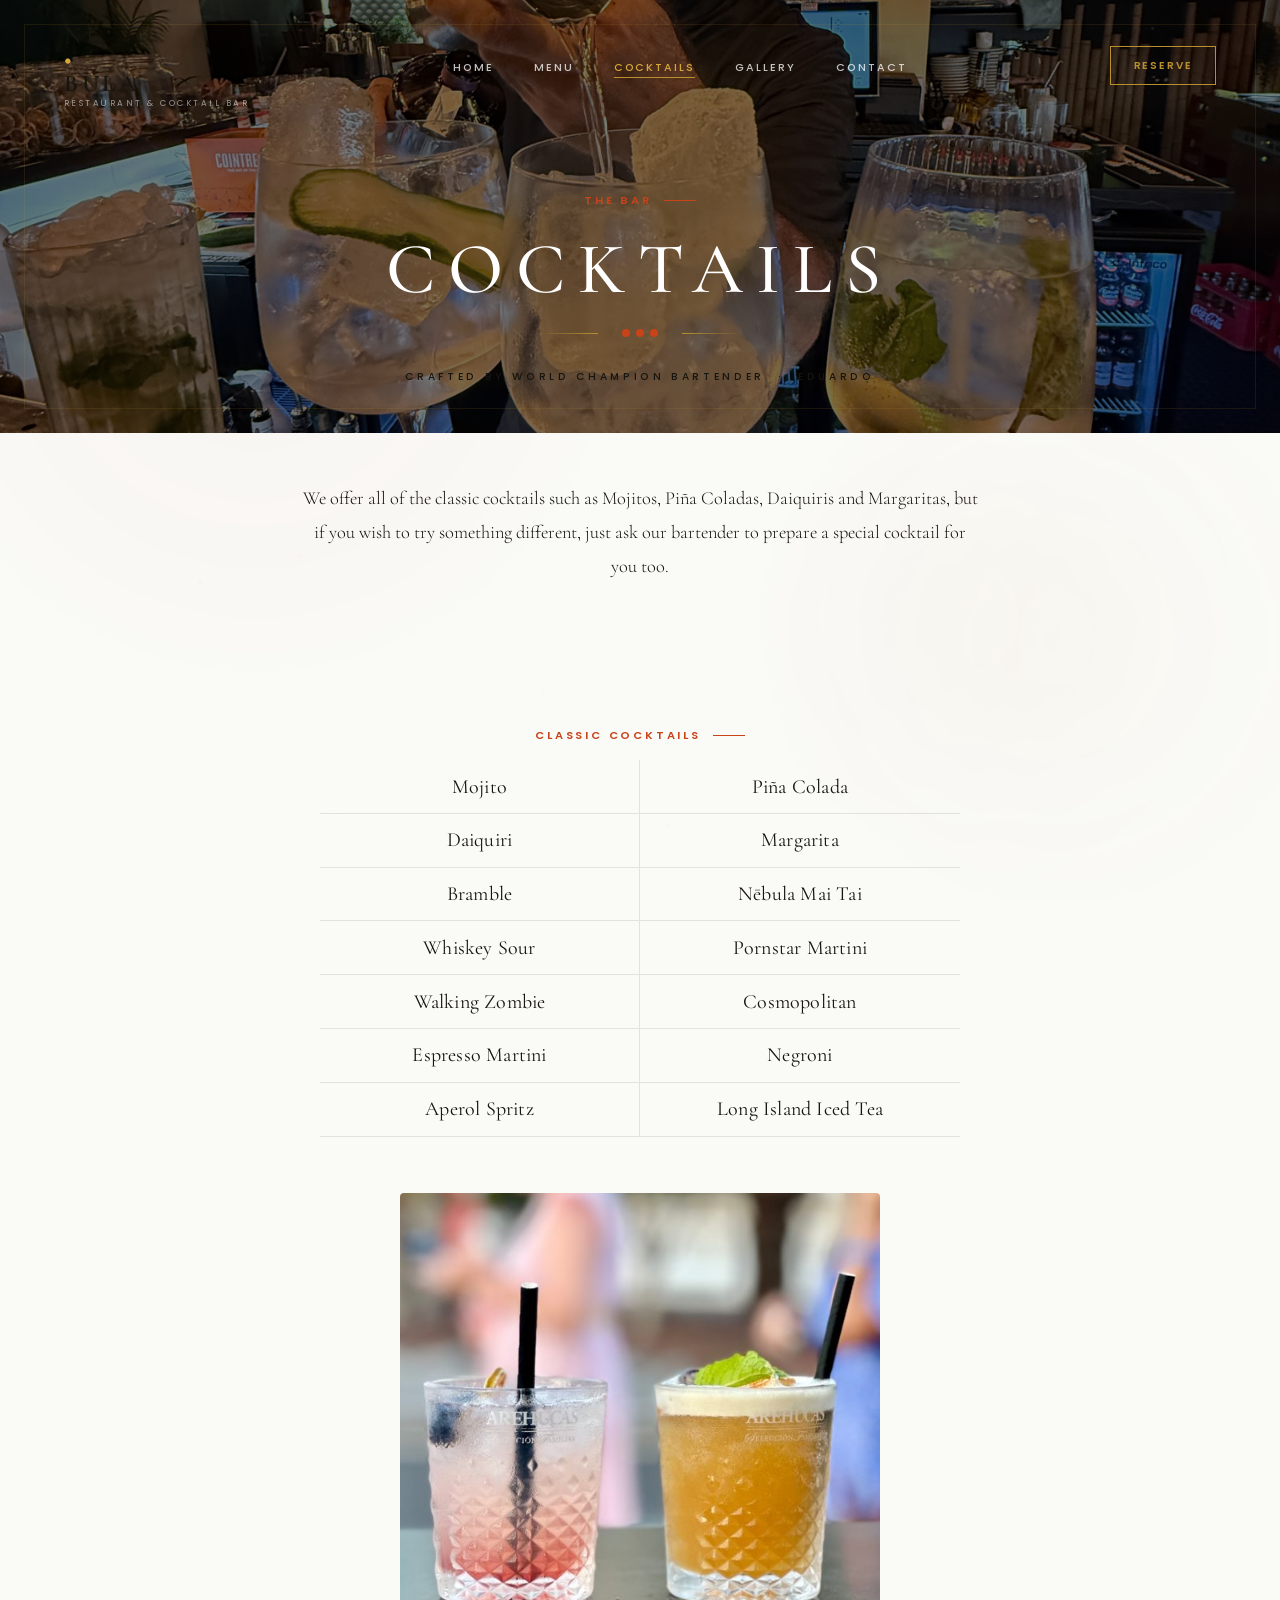
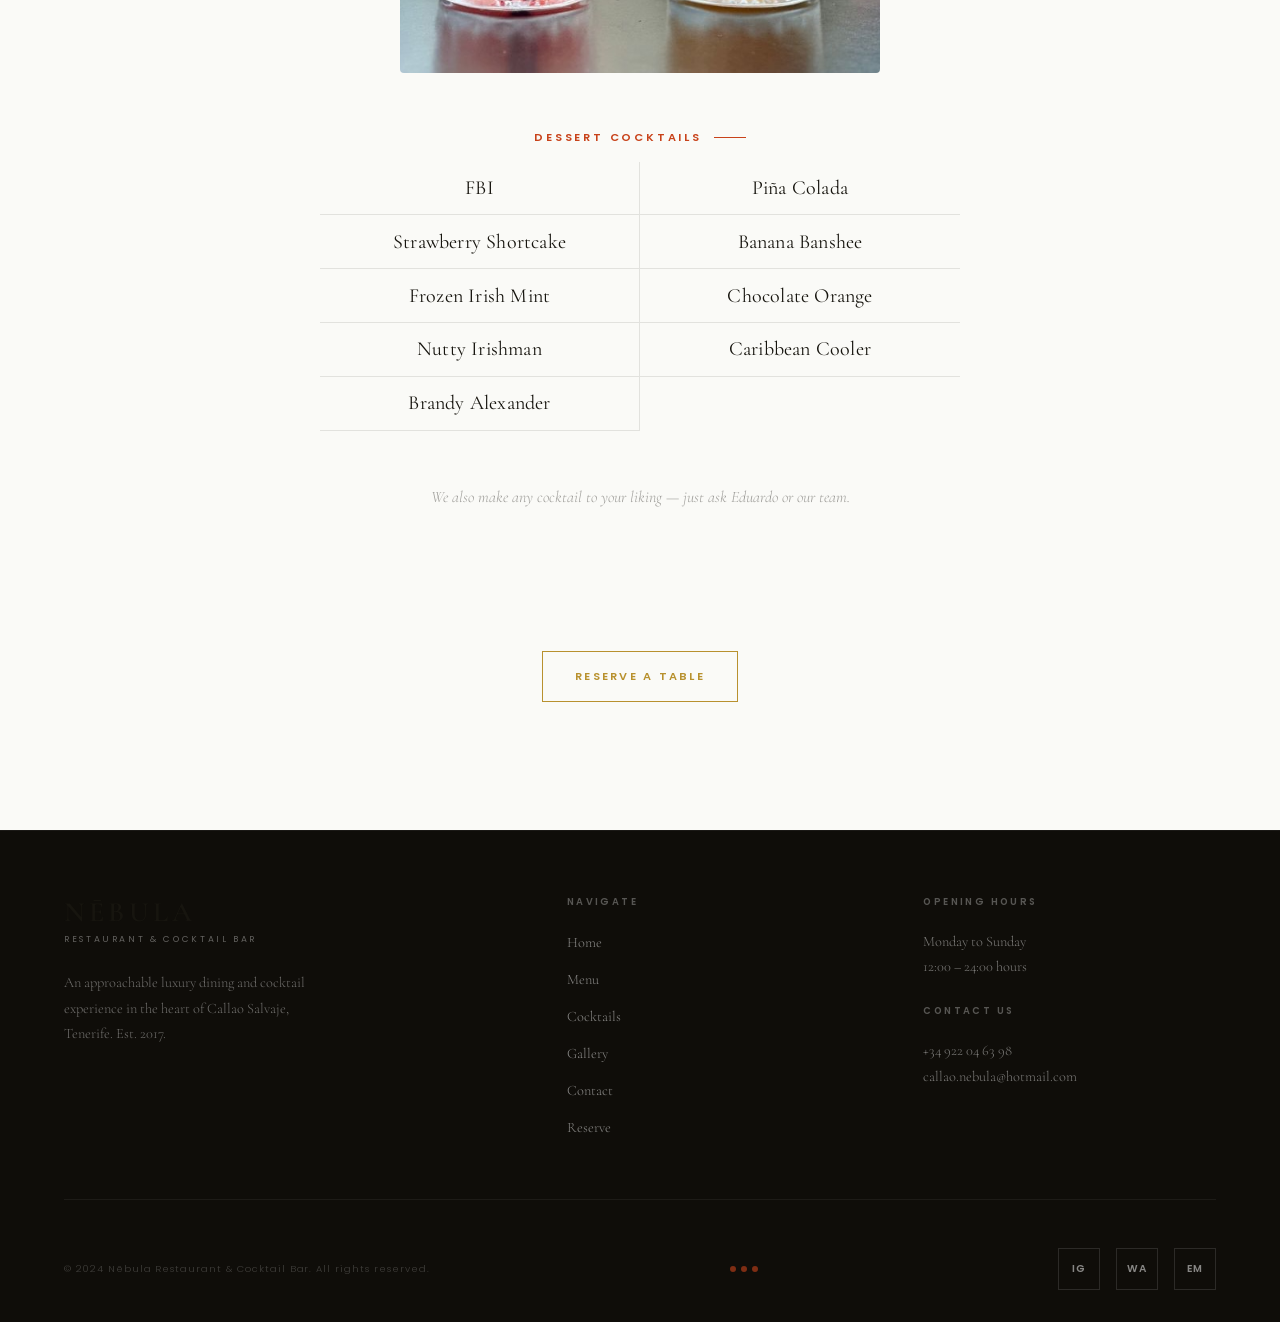
==== cocktails.html @ 15c6be8e "Initial commit — Nēbula Restaurant & Cocktail Bar website Three-page static site: home, menu, and co" ====
<!DOCTYPE html>
<html lang="en">
<head>
  <meta charset="UTF-8" />
  <meta name="viewport" content="width=device-width, initial-scale=1.0" />
  <title>Cocktails — Nēbula Restaurant & Cocktail Bar</title>
  <meta name="description" content="Explore the full cocktail menu at Nēbula in Callao Salvaje, Tenerife — signature cocktails and dessert cocktails crafted by World Champion Bartender Eduardo." />
  <link rel="stylesheet" href="styles.css" />
  <link rel="preconnect" href="https://fonts.googleapis.com" />
  <link rel="preconnect" href="https://fonts.gstatic.com" crossorigin />
</head>
<body class="page-cocktails">

  <!-- Animated liquid background -->
  <div class="cocktail-liquid-bg">
    <div class="cocktail-liquid-blob blob-1"></div>
    <div class="cocktail-liquid-blob blob-2"></div>
    <div class="cocktail-liquid-blob blob-3"></div>
  </div>

  <!-- Particle canvas -->
  <canvas id="particle-canvas"></canvas>

  <!-- ===================== NAVIGATION ===================== -->
  <nav id="nav" class="subpage-nav scrolled">
    <div class="container nav-inner">
      <a href="index.html" class="nav-logo">
        NĒ<span style="color:var(--gold-light)">•</span>BULA
        <span class="nav-logo-sub">Restaurant &amp; Cocktail Bar</span>
      </a>
      <ul class="nav-links">
        <li><a href="index.html">Home</a></li>
        <li><a href="menu.html">Menu</a></li>
        <li><a href="cocktails.html" class="current-page">Cocktails</a></li>
        <li><a href="index.html#gallery">Gallery</a></li>
        <li><a href="index.html#contact">Contact</a></li>
      </ul>
      <a href="index.html#reservation" class="nav-reserve"><span>Reserve</span></a>
      <button class="nav-hamburger" id="hamburger" aria-label="Open menu">
        <span></span><span></span><span></span>
      </button>
    </div>
  </nav>

  <!-- Mobile Menu -->
  <div class="nav-mobile" id="mobile-menu">
    <button class="nav-close" id="nav-close">✕ Close</button>
    <div class="dots" style="margin-bottom:1rem"><span></span><span></span><span></span></div>
    <a href="index.html">Home</a>
    <a href="menu.html">Menu</a>
    <a href="cocktails.html">Cocktails</a>
    <a href="index.html#gallery">Gallery</a>
    <a href="index.html#contact">Contact</a>
    <a href="index.html#reservation" style="color:var(--gold-light)">Reserve</a>
  </div>

  <!-- ===================== COCKTAIL CONTENT ===================== -->
  <div class="cocktail-content">

    <!-- Page Header -->
    <header class="page-header" style="padding-bottom:3rem">
      <div class="page-header-bg"></div>
      <div class="page-header-border"></div>
      <div class="page-header-content container">
        <div class="section-label fade-up" style="justify-content:center;margin-bottom:1.5rem">
          <span>The Bar</span>
        </div>
        <h1 class="page-title fade-up fade-up-delay-1">COCKTAILS</h1>
        <div class="page-title-line fade-up fade-up-delay-2">
          <span class="page-title-line-rule"></span>
          <div class="dots"><span></span><span></span><span></span></div>
          <span class="page-title-line-rule right"></span>
        </div>
        <p class="page-subtitle fade-up fade-up-delay-3">
          Crafted by World Champion Bartender &nbsp;·&nbsp; Eduardo
        </p>
      </div>
    </header>

    <!-- Intro text -->
    <div class="container">
      <div class="cocktail-intro fade-up">
        <p>
          We offer all of the classic cocktails such as Mojitos, Piña Coladas, Daiquiris
          and Margaritas, but if you wish to try something different, just ask our
          bartender to prepare a special cocktail for you too.
        </p>
      </div>
    </div>

    <!-- ===================== COCKTAIL MENU LIST ===================== -->
    <section class="cocktail-list-section">
      <div class="container">

        <!-- Classic Cocktails -->
        <div class="cocktail-list-block fade-up">
          <div class="section-label" style="justify-content:center;margin-bottom:1rem"><span>Classic Cocktails</span></div>
          <ul class="cocktail-name-list">
            <li>Mojito</li>
            <li>Piña Colada</li>
            <li>Daiquiri</li>
            <li>Margarita</li>
            <li>Bramble</li>
            <li>Nēbula Mai Tai</li>
            <li>Whiskey Sour</li>
            <li>Pornstar Martini</li>
            <li>Walking Zombie</li>
            <li>Cosmopolitan</li>
            <li>Espresso Martini</li>
            <li>Negroni</li>
            <li>Aperol Spritz</li>
            <li>Long Island Iced Tea</li>
          </ul>
        </div>

        <!-- Photo row -->
        <div class="cocktail-list-photos fade-up" style="grid-template-columns:1fr;max-width:480px">
          <div class="cocktail-list-photo-frame" style="height:480px">
            <img src="brand_assets/Food_pictures/UF2xiHGw.jpeg" alt="Nēbula signature cocktails" loading="lazy" style="object-position: center 60%" />
          </div>
        </div>

        <!-- Dessert Cocktails -->
        <div class="cocktail-list-block fade-up">
          <div class="section-label" style="justify-content:center;margin-bottom:1rem"><span>Dessert Cocktails</span></div>
          <ul class="cocktail-name-list">
            <li>FBI</li>
            <li>Piña Colada</li>
            <li>Strawberry Shortcake</li>
            <li>Banana Banshee</li>
            <li>Frozen Irish Mint</li>
            <li>Chocolate Orange</li>
            <li>Nutty Irishman</li>
            <li>Caribbean Cooler</li>
            <li>Brandy Alexander</li>
          </ul>
        </div>

        <p class="dessert-footer-note" style="margin-top:3rem">
          We also make any cocktail to your liking — just ask Eduardo or our team.
        </p>

      </div>
    </section>

    <!-- CTA -->
    <div style="text-align:center;padding:4rem 0 8rem;position:relative;z-index:1">
      <a href="index.html#reservation" class="btn btn-gold"><span>Reserve a Table</span></a>
    </div>

  </div><!-- /cocktail-content -->

  <!-- ===================== FOOTER ===================== -->
  <footer style="position:relative;z-index:1">
    <div class="container">
      <div class="footer-top">
        <div class="footer-brand">
          <div class="footer-logo">NĒBULA</div>
          <div class="footer-logo-sub">Restaurant &amp; Cocktail Bar</div>
          <p>An approachable luxury dining and cocktail experience in the heart of Callao Salvaje, Tenerife. Est. 2017.</p>
        </div>
        <div class="footer-col">
          <h4>Navigate</h4>
          <ul>
            <li><a href="index.html">Home</a></li>
            <li><a href="menu.html">Menu</a></li>
            <li><a href="cocktails.html">Cocktails</a></li>
            <li><a href="index.html#gallery">Gallery</a></li>
            <li><a href="index.html#contact">Contact</a></li>
            <li><a href="index.html#reservation">Reserve</a></li>
          </ul>
        </div>
        <div class="footer-col">
          <h4>Opening Hours</h4>
          <p>Monday to Sunday<br>12:00 – 24:00 hours</p>
          <h4 style="margin-top:1.5rem">Contact Us</h4>
          <p>
            <a href="tel:+34922046398" style="color:rgba(255,255,255,0.45)">+34 922 04 63 98</a><br>
            <a href="mailto:callao.nebula@hotmail.com" style="color:rgba(255,255,255,0.45)">callao.nebula@hotmail.com</a>
          </p>
        </div>
      </div>
      <div class="footer-bottom">
        <p>&copy; 2024 Nēbula Restaurant &amp; Cocktail Bar. All rights reserved.</p>
        <div class="footer-dots"><span></span><span></span><span></span></div>
        <div class="contact-social" style="margin-top:0">
          <a href="https://www.instagram.com/nebula_callao_salvaje" target="_blank" rel="noopener" class="social-link" aria-label="Instagram">IG</a>
          <a href="https://wa.me/34922046398" target="_blank" rel="noopener" class="social-link" aria-label="WhatsApp">WA</a>
          <a href="mailto:callao.nebula@hotmail.com" class="social-link" aria-label="Email">EM</a>
        </div>
      </div>
    </div>
  </footer>

  <script src="script.js"></script>
  <script>
  document.addEventListener('DOMContentLoaded', () => {

    // ── Particle system ──
    const canvas = document.getElementById('particle-canvas');
    const ctx = canvas.getContext('2d');
    let particles = [];

    function resize() {
      canvas.width  = window.innerWidth;
      canvas.height = window.innerHeight;
    }
    resize();
    window.addEventListener('resize', resize, { passive: true });

    function makeParticle() {
      const isGold = Math.random() > 0.65;
      return {
        x:       Math.random() * canvas.width,
        y:       canvas.height + Math.random() * 80,
        r:       Math.random() * 1.8 + 0.3,
        speed:   Math.random() * 0.4 + 0.15,
        opacity: Math.random() * 0.25 + 0.04,
        color:   isGold ? '#D4A83A' : '#FFFFFF',
        drift:   (Math.random() - 0.5) * 0.25,
        life:    1
      };
    }

    for (let i = 0; i < 70; i++) {
      const p = makeParticle();
      p.y = Math.random() * canvas.height; // spread on init
      particles.push(p);
    }

    function animateParticles() {
      ctx.clearRect(0, 0, canvas.width, canvas.height);
      particles.forEach((p, i) => {
        p.y     -= p.speed;
        p.x     += p.drift;
        const fade = p.y / canvas.height;
        ctx.beginPath();
        ctx.arc(p.x, p.y, p.r, 0, Math.PI * 2);
        ctx.fillStyle = p.color;
        ctx.globalAlpha = p.opacity * fade;
        ctx.fill();
        ctx.globalAlpha = 1;
        if (p.y < -5) particles[i] = makeParticle();
      });
      requestAnimationFrame(animateParticles);
    }
    animateParticles();

    // ── 3D tilt on signature cards ──
    document.querySelectorAll('.sig-card').forEach(card => {
      const shine = card.querySelector('.sig-card-shine');

      card.addEventListener('mousemove', e => {
        const rect = card.getBoundingClientRect();
        const x = e.clientX - rect.left;
        const y = e.clientY - rect.top;
        const cx = rect.width  / 2;
        const cy = rect.height / 2;
        const rotX = -((y - cy) / cy) * 5;
        const rotY =  ((x - cx) / cx) * 5;

        card.style.transform = `perspective(1200px) rotateX(${rotX}deg) rotateY(${rotY}deg) scale(1.01)`;

        if (shine) {
          const sx = (x / rect.width)  * 100;
          const sy = (y / rect.height) * 100;
          shine.style.background =
            `radial-gradient(circle at ${sx}% ${sy}%, rgba(255,255,255,0.07) 0%, transparent 55%)`;
        }
      });

      card.addEventListener('mouseleave', () => {
        card.style.transform = 'perspective(1200px) rotateX(0) rotateY(0) scale(1)';
        if (shine) shine.style.background = 'transparent';
      });
    });

    // ── Scroll reveal for sig cards ──
    const sigObserver = new IntersectionObserver(entries => {
      entries.forEach(entry => {
        if (entry.isIntersecting) entry.target.classList.add('revealed');
      });
    }, { threshold: 0.15 });

    document.querySelectorAll('.sig-card').forEach(c => sigObserver.observe(c));

    // ── Stagger reveal for dessert cards ──
    const dessertObserver = new IntersectionObserver(entries => {
      entries.forEach(entry => {
        if (entry.isIntersecting) {
          const cards = entry.target.querySelectorAll('.dessert-card');
          cards.forEach((card, i) => {
            setTimeout(() => card.classList.add('visible'), i * 80);
          });
          dessertObserver.unobserve(entry.target);
        }
      });
    }, { threshold: 0.1 });

    const dessertGrid = document.querySelector('.dessert-grid');
    if (dessertGrid) dessertObserver.observe(dessertGrid);

  });
  </script>
</body>
</html>
---- styles.css ----
/* =========================================
   NEBULA – Restaurant & Cocktail Bar
   Stylesheet
   ========================================= */

/* --- Fonts --- */
@import url('https://fonts.googleapis.com/css2?family=Cormorant+Garamond:ital,wght@0,300;0,400;0,500;0,600;0,700;1,300;1,400;1,500&family=Poppins:wght@300;400;500;600&display=swap');

/* --- CSS Variables --- */
:root {
  --dark:       #17150F;
  --dark-mid:   #1e1b13;
  --dark-light: #2a2619;
  --white:      #FFFFFF;
  --cream:      #F2EDE0;
  --cream-mid:  #EDE5D0;
  --orange:     #C8421A;
  --orange-light: #D4571F;
  --gold:       #B8912E;
  --gold-light: #D4A83A;
  --text-muted: rgba(255,255,255,0.55);

  --font-serif: 'Cormorant Garamond', Georgia, serif;
  --font-sans:  'Poppins', sans-serif;

  --transition: 0.4s cubic-bezier(0.25, 0.46, 0.45, 0.94);
  --transition-fast: 0.2s ease;
}

/* --- Reset & Base --- */
*, *::before, *::after { box-sizing: border-box; margin: 0; padding: 0; }

html {
  scroll-behavior: smooth;
  font-size: 16px;
}

body {
  font-family: var(--font-sans);
  background-color: var(--dark);
  color: var(--white);
  overflow-x: hidden;
  -webkit-font-smoothing: antialiased;
}

img { display: block; max-width: 100%; }
a { text-decoration: none; color: inherit; }
ul { list-style: none; }

/* --- Utility --- */
.container {
  width: 90%;
  max-width: 1200px;
  margin: 0 auto;
}

.section-label {
  font-family: var(--font-sans);
  font-size: 0.7rem;
  font-weight: 600;
  letter-spacing: 0.25em;
  text-transform: uppercase;
  color: var(--orange);
  display: flex;
  align-items: center;
  gap: 0.75rem;
  margin-bottom: 1.25rem;
}

.section-label::before,
.section-label::after {
  content: '';
  width: 2rem;
  height: 1px;
  background: var(--orange);
  flex-shrink: 0;
}

.section-label::before { display: none; }

.section-title {
  font-family: var(--font-serif);
  font-size: clamp(2.4rem, 5vw, 3.8rem);
  font-weight: 400;
  line-height: 1.1;
  letter-spacing: 0.02em;
}

.section-title em {
  font-style: italic;
  color: var(--gold-light);
}

.divider {
  width: 3rem;
  height: 2px;
  background: linear-gradient(90deg, var(--orange), var(--gold));
  margin: 1.5rem 0;
}

.btn {
  display: inline-flex;
  align-items: center;
  gap: 0.6rem;
  font-family: var(--font-sans);
  font-size: 0.7rem;
  font-weight: 600;
  letter-spacing: 0.2em;
  text-transform: uppercase;
  padding: 1rem 2rem;
  border: 1px solid currentColor;
  cursor: pointer;
  transition: var(--transition);
  background: transparent;
  position: relative;
  overflow: hidden;
}

.btn::before {
  content: '';
  position: absolute;
  inset: 0;
  background: currentColor;
  transform: scaleX(0);
  transform-origin: left;
  transition: transform var(--transition);
  z-index: 0;
}

.btn span { position: relative; z-index: 1; }

.btn:hover::before { transform: scaleX(1); }

.btn-light {
  color: var(--white);
  border-color: var(--white);
}
.btn-light:hover { color: var(--dark); }

.btn-orange {
  color: var(--orange);
  border-color: var(--orange);
}
.btn-orange:hover { color: var(--white); }

.btn-gold {
  color: var(--gold);
  border-color: var(--gold);
}
.btn-gold:hover { color: var(--dark); }

/* --- Dots Decoration --- */
.dots {
  display: inline-flex;
  gap: 0.35rem;
  align-items: center;
}
.dots span {
  width: 8px;
  height: 8px;
  border-radius: 50%;
  background: var(--orange);
  display: inline-block;
}

/* =========================================
   NAVIGATION
   ========================================= */
#nav {
  position: fixed;
  top: 0;
  left: 0;
  right: 0;
  z-index: 1000;
  padding: 1.5rem 0;
  transition: var(--transition);
}

#nav.scrolled {
  background: rgba(23, 21, 15, 0.97);
  backdrop-filter: blur(12px);
  padding: 1rem 0;
  border-bottom: 1px solid rgba(184, 145, 46, 0.15);
}

.nav-inner {
  display: flex;
  align-items: center;
  justify-content: space-between;
  gap: 2rem;
}

.nav-logo {
  font-family: var(--font-serif);
  font-size: 1.5rem;
  font-weight: 600;
  letter-spacing: 0.15em;
  display: flex;
  flex-direction: column;
  line-height: 1;
}

.nav-logo-sub {
  font-family: var(--font-sans);
  font-size: 0.52rem;
  font-weight: 400;
  letter-spacing: 0.3em;
  text-transform: uppercase;
  color: var(--text-muted);
  margin-top: 0.2rem;
}

.nav-links {
  display: flex;
  gap: 2.5rem;
  align-items: center;
}

.nav-links a {
  font-family: var(--font-sans);
  font-size: 0.68rem;
  font-weight: 500;
  letter-spacing: 0.18em;
  text-transform: uppercase;
  color: rgba(255,255,255,0.75);
  transition: color var(--transition-fast);
  position: relative;
}

.nav-links a::after {
  content: '';
  position: absolute;
  bottom: -3px;
  left: 0;
  width: 0;
  height: 1px;
  background: var(--gold);
  transition: width var(--transition);
}

.nav-links a:hover,
.nav-links a.active { color: var(--white); }
.nav-links a:hover::after { width: 100%; }

.nav-reserve {
  font-family: var(--font-sans);
  font-size: 0.65rem;
  font-weight: 600;
  letter-spacing: 0.18em;
  text-transform: uppercase;
  padding: 0.65rem 1.4rem;
  border: 1px solid var(--gold);
  color: var(--gold);
  transition: var(--transition);
  background: transparent;
  position: relative;
  overflow: hidden;
}

.nav-reserve::before {
  content: '';
  position: absolute;
  inset: 0;
  background: var(--gold);
  transform: scaleX(0);
  transform-origin: left;
  transition: transform var(--transition);
}

.nav-reserve span { position: relative; z-index: 1; }
.nav-reserve:hover { color: var(--dark); }
.nav-reserve:hover::before { transform: scaleX(1); }

/* Hamburger */
.nav-hamburger {
  display: none;
  flex-direction: column;
  gap: 5px;
  cursor: pointer;
  padding: 4px;
  background: none;
  border: none;
}
.nav-hamburger span {
  display: block;
  width: 24px;
  height: 1.5px;
  background: var(--white);
  transition: var(--transition);
}

/* Mobile Menu */
.nav-mobile {
  display: none;
  position: fixed;
  inset: 0;
  background: var(--dark);
  z-index: 999;
  flex-direction: column;
  align-items: center;
  justify-content: center;
  gap: 2.5rem;
  opacity: 0;
  pointer-events: none;
  transition: opacity var(--transition);
}

.nav-mobile.open {
  display: flex;
  opacity: 1;
  pointer-events: all;
}

.nav-mobile a {
  font-family: var(--font-serif);
  font-size: 2.5rem;
  font-weight: 400;
  letter-spacing: 0.1em;
  color: var(--white);
  transition: color var(--transition-fast);
}
.nav-mobile a:hover { color: var(--gold-light); }

.nav-close {
  position: absolute;
  top: 1.5rem;
  right: 1.5rem;
  background: none;
  border: none;
  color: var(--white);
  font-size: 1.5rem;
  cursor: pointer;
  font-family: var(--font-sans);
  font-weight: 300;
}

/* =========================================
   HERO
   ========================================= */
#hero {
  min-height: 100vh;
  display: flex;
  flex-direction: column;
  align-items: center;
  justify-content: center;
  position: relative;
  overflow: hidden;
  text-align: center;
}

.hero-bg {
  position: absolute;
  inset: 0;
  background:
    radial-gradient(ellipse 80% 60% at 50% 40%, rgba(200, 66, 26, 0.08) 0%, transparent 60%),
    radial-gradient(ellipse 60% 80% at 80% 70%, rgba(184, 145, 46, 0.06) 0%, transparent 55%),
    radial-gradient(ellipse 50% 50% at 20% 30%, rgba(200, 66, 26, 0.05) 0%, transparent 50%),
    linear-gradient(160deg, #1e1b13 0%, #17150F 40%, #100e0a 100%);
}

/* Star field effect */
.hero-bg::before {
  content: '';
  position: absolute;
  inset: 0;
  background-image:
    radial-gradient(1px 1px at 15% 25%, rgba(255,255,255,0.4) 0%, transparent 100%),
    radial-gradient(1px 1px at 35% 15%, rgba(255,255,255,0.3) 0%, transparent 100%),
    radial-gradient(1.5px 1.5px at 55% 40%, rgba(255,255,255,0.25) 0%, transparent 100%),
    radial-gradient(1px 1px at 75% 20%, rgba(255,255,255,0.35) 0%, transparent 100%),
    radial-gradient(1px 1px at 85% 60%, rgba(255,255,255,0.2) 0%, transparent 100%),
    radial-gradient(1px 1px at 25% 70%, rgba(255,255,255,0.3) 0%, transparent 100%),
    radial-gradient(1.5px 1.5px at 65% 75%, rgba(255,255,255,0.2) 0%, transparent 100%),
    radial-gradient(1px 1px at 45% 85%, rgba(255,255,255,0.25) 0%, transparent 100%),
    radial-gradient(1px 1px at 90% 35%, rgba(255,255,255,0.3) 0%, transparent 100%),
    radial-gradient(1px 1px at 10% 55%, rgba(255,255,255,0.2) 0%, transparent 100%),
    radial-gradient(1px 1px at 60% 10%, rgba(184,145,46,0.4) 0%, transparent 100%),
    radial-gradient(1px 1px at 30% 45%, rgba(200,66,26,0.3) 0%, transparent 100%),
    radial-gradient(1px 1px at 80% 85%, rgba(184,145,46,0.25) 0%, transparent 100%);
}

.hero-border {
  position: absolute;
  inset: 1.5rem;
  border: 1px solid rgba(184, 145, 46, 0.2);
  pointer-events: none;
}

.hero-content {
  position: relative;
  z-index: 1;
  display: flex;
  flex-direction: column;
  align-items: center;
  gap: 2rem;
  padding: 2rem;
}

.hero-dots-row {
  display: flex;
  align-items: center;
  gap: 1.5rem;
  width: 100%;
  justify-content: center;
}

.hero-name {
  font-family: var(--font-serif);
  font-size: clamp(5rem, 15vw, 12rem);
  font-weight: 500;
  letter-spacing: 0.12em;
  line-height: 0.9;
  text-transform: uppercase;
}

.hero-name-macron {
  position: relative;
  display: inline-block;
}

.hero-tagline {
  font-family: var(--font-sans);
  font-size: 0.75rem;
  font-weight: 400;
  letter-spacing: 0.4em;
  text-transform: uppercase;
  color: rgba(255,255,255,0.7);
  margin-top: -0.5rem;
}

.hero-divider {
  width: 80px;
  height: 1px;
  background: linear-gradient(90deg, transparent, var(--gold), transparent);
}

.hero-subtitle {
  font-family: var(--font-sans);
  font-size: 0.65rem;
  font-weight: 500;
  letter-spacing: 0.35em;
  text-transform: uppercase;
  color: rgba(255,255,255,0.5);
}

.hero-cta {
  display: flex;
  gap: 1.25rem;
  margin-top: 1rem;
  flex-wrap: wrap;
  justify-content: center;
}

.hero-scroll {
  position: absolute;
  bottom: 2.5rem;
  left: 50%;
  transform: translateX(-50%);
  display: flex;
  flex-direction: column;
  align-items: center;
  gap: 0.6rem;
  z-index: 1;
  animation: scrollBounce 2s ease-in-out infinite;
}

.hero-scroll span {
  font-family: var(--font-sans);
  font-size: 0.6rem;
  letter-spacing: 0.25em;
  text-transform: uppercase;
  color: rgba(255,255,255,0.4);
}

.hero-scroll-line {
  width: 1px;
  height: 50px;
  background: linear-gradient(to bottom, rgba(184,145,46,0.6), transparent);
}

@keyframes scrollBounce {
  0%, 100% { transform: translateX(-50%) translateY(0); }
  50% { transform: translateX(-50%) translateY(6px); }
}

/* =========================================
   ANNOUNCEMENT BAR
   ========================================= */
.announce-bar {
  background: var(--dark-light);
  border-top: 1px solid rgba(184, 145, 46, 0.15);
  border-bottom: 1px solid rgba(184, 145, 46, 0.15);
  padding: 0.9rem 0;
  overflow: hidden;
}

.announce-inner {
  display: flex;
  gap: 4rem;
  white-space: nowrap;
  animation: marquee 25s linear infinite;
}

.announce-item {
  display: flex;
  align-items: center;
  gap: 0.75rem;
  font-family: var(--font-sans);
  font-size: 0.65rem;
  font-weight: 500;
  letter-spacing: 0.2em;
  text-transform: uppercase;
  color: rgba(255,255,255,0.6);
  flex-shrink: 0;
}

.announce-item .dot {
  width: 5px;
  height: 5px;
  border-radius: 50%;
  background: var(--orange);
  flex-shrink: 0;
}

@keyframes marquee {
  from { transform: translateX(0); }
  to   { transform: translateX(-50%); }
}

/* =========================================
   ABOUT
   ========================================= */
#about {
  padding: 8rem 0;
}

.about-grid {
  display: grid;
  grid-template-columns: 1fr 1fr;
  gap: 6rem;
  align-items: center;
}

.about-visual {
  position: relative;
}

.about-img-frame {
  position: relative;
  padding-bottom: 125%;
  overflow: hidden;
}

.about-img-inner {
  position: absolute;
  inset: 0;
  background: linear-gradient(135deg, #2a2619 0%, #1a1810 50%, #0e0d09 100%);
  display: flex;
  align-items: center;
  justify-content: center;
}

.about-img-placeholder {
  text-align: center;
  padding: 2rem;
}

.about-img-placeholder .big-letter {
  font-family: var(--font-serif);
  font-size: 10rem;
  font-weight: 300;
  color: rgba(184, 145, 46, 0.15);
  line-height: 1;
}

.about-img-placeholder p {
  font-family: var(--font-sans);
  font-size: 0.6rem;
  letter-spacing: 0.2em;
  text-transform: uppercase;
  color: rgba(255,255,255,0.2);
  margin-top: 0.5rem;
}

.about-frame-border {
  position: absolute;
  top: 1.5rem;
  left: 1.5rem;
  right: -1.5rem;
  bottom: -1.5rem;
  border: 1px solid rgba(184, 145, 46, 0.2);
  pointer-events: none;
  z-index: -1;
}

.about-badge {
  position: absolute;
  bottom: -2rem;
  right: -2rem;
  width: 120px;
  height: 120px;
  background: var(--orange);
  border-radius: 50%;
  display: flex;
  flex-direction: column;
  align-items: center;
  justify-content: center;
  text-align: center;
  padding: 1rem;
}

.about-badge .year {
  font-family: var(--font-serif);
  font-size: 1.6rem;
  font-weight: 600;
  line-height: 1;
}

.about-badge .year-label {
  font-family: var(--font-sans);
  font-size: 0.5rem;
  letter-spacing: 0.15em;
  text-transform: uppercase;
  margin-top: 0.2rem;
  opacity: 0.85;
}

.about-text p {
  font-family: var(--font-serif);
  font-size: 1.15rem;
  font-weight: 300;
  line-height: 1.85;
  color: rgba(255,255,255,0.75);
  margin-bottom: 1.25rem;
}

.about-stats {
  display: grid;
  grid-template-columns: 1fr 1fr;
  gap: 1.5rem;
  margin-top: 3rem;
  padding-top: 3rem;
  border-top: 1px solid rgba(255,255,255,0.08);
}

.about-stat .num {
  font-family: var(--font-serif);
  font-size: 3rem;
  font-weight: 400;
  color: var(--gold-light);
  line-height: 1;
}

.about-stat .label {
  font-family: var(--font-sans);
  font-size: 0.65rem;
  font-weight: 500;
  letter-spacing: 0.18em;
  text-transform: uppercase;
  color: rgba(255,255,255,0.45);
  margin-top: 0.4rem;
}

/* =========================================
   MENU PREVIEW
   ========================================= */
#menu {
  padding: 8rem 0;
  background: var(--dark-light);
  position: relative;
}

#menu::before {
  content: '';
  position: absolute;
  top: 0; left: 0; right: 0;
  height: 1px;
  background: linear-gradient(90deg, transparent, rgba(184,145,46,0.3), transparent);
}

#menu::after {
  content: '';
  position: absolute;
  bottom: 0; left: 0; right: 0;
  height: 1px;
  background: linear-gradient(90deg, transparent, rgba(184,145,46,0.3), transparent);
}

.menu-header {
  text-align: center;
  margin-bottom: 5rem;
}

.menu-header .section-label { justify-content: center; }
.menu-header .section-label::before { display: flex; }

.menu-tabs {
  display: flex;
  gap: 0;
  justify-content: center;
  margin-bottom: 4rem;
  border: 1px solid rgba(255,255,255,0.1);
  display: inline-flex;
}

.menu-tab {
  font-family: var(--font-sans);
  font-size: 0.65rem;
  font-weight: 600;
  letter-spacing: 0.2em;
  text-transform: uppercase;
  padding: 0.85rem 2rem;
  cursor: pointer;
  transition: var(--transition);
  color: rgba(255,255,255,0.5);
  background: transparent;
  border: none;
  position: relative;
}

.menu-tab::after {
  content: '';
  position: absolute;
  bottom: 0; left: 0; right: 0;
  height: 2px;
  background: var(--gold);
  transform: scaleX(0);
  transition: transform var(--transition);
}

.menu-tab.active {
  color: var(--white);
  background: rgba(255,255,255,0.04);
}

.menu-tab.active::after { transform: scaleX(1); }
.menu-tab:hover { color: var(--white); }

.menu-panel { display: none; }
.menu-panel.active { display: block; }

.menu-grid {
  display: grid;
  grid-template-columns: 1fr 1fr;
  gap: 0;
}

.menu-column { padding: 0 3rem; }
.menu-column:first-child {
  border-right: 1px solid rgba(255,255,255,0.07);
  padding-left: 0;
}
.menu-column:last-child { padding-right: 0; }

.menu-section-title {
  font-family: var(--font-serif);
  font-size: 0.75rem;
  font-weight: 400;
  letter-spacing: 0.25em;
  text-transform: uppercase;
  color: var(--gold);
  margin-bottom: 1.5rem;
  padding-bottom: 0.75rem;
  border-bottom: 1px solid rgba(184,145,46,0.2);
}

.menu-item {
  display: flex;
  justify-content: space-between;
  align-items: baseline;
  gap: 1rem;
  padding: 1rem 0;
  border-bottom: 1px solid rgba(255,255,255,0.05);
}

.menu-item:last-child { border-bottom: none; }

.menu-item-info { flex: 1; }

.menu-item-name {
  font-family: var(--font-serif);
  font-size: 1.05rem;
  font-weight: 500;
  margin-bottom: 0.2rem;
}

.menu-item-desc {
  font-family: var(--font-sans);
  font-size: 0.65rem;
  font-weight: 300;
  color: rgba(255,255,255,0.45);
  letter-spacing: 0.03em;
  line-height: 1.5;
}

.menu-item-price {
  font-family: var(--font-serif);
  font-size: 1rem;
  font-weight: 400;
  color: var(--gold-light);
  white-space: nowrap;
}

.menu-dots {
  flex: 1;
  border-bottom: 1px dotted rgba(255,255,255,0.12);
  margin: 0 0.5rem;
  min-width: 2rem;
  position: relative;
  top: -3px;
}

.menu-cta {
  text-align: center;
  margin-top: 4rem;
}

/* =========================================
   COCKTAILS FEATURE
   ========================================= */
#cocktails {
  padding: 8rem 0;
  position: relative;
  overflow: hidden;
}

.cocktails-bg-glow {
  position: absolute;
  top: 50%;
  left: 50%;
  transform: translate(-50%, -50%);
  width: 60vw;
  height: 60vw;
  border-radius: 50%;
  background: radial-gradient(circle, rgba(200, 66, 26, 0.07) 0%, transparent 70%);
  pointer-events: none;
}

.cocktails-header {
  display: grid;
  grid-template-columns: 1fr auto;
  align-items: end;
  gap: 2rem;
  margin-bottom: 4rem;
}

.cocktails-cards {
  display: grid;
  grid-template-columns: repeat(3, 1fr);
  gap: 1.5px;
}

.cocktail-card {
  position: relative;
  overflow: hidden;
  cursor: pointer;
}

.cocktail-card-inner {
  padding-bottom: 130%;
  position: relative;
}

.cocktail-card-bg {
  position: absolute;
  inset: 0;
  background: var(--dark-light);
  display: flex;
  align-items: flex-end;
  transition: transform 0.6s cubic-bezier(0.25, 0.46, 0.45, 0.94);
}

.cocktail-card:hover .cocktail-card-bg { transform: scale(1.03); }

.cocktail-card-visual {
  position: absolute;
  inset: 0;
  display: flex;
  flex-direction: column;
  align-items: center;
  justify-content: center;
  gap: 1rem;
}

.cocktail-glass-icon {
  font-size: 4rem;
  opacity: 0.15;
}

.cocktail-card-content {
  position: absolute;
  bottom: 0;
  left: 0;
  right: 0;
  padding: 2rem 1.5rem;
  background: linear-gradient(to top, rgba(23,21,15,0.95) 0%, transparent 100%);
  transform: translateY(0.5rem);
  transition: transform var(--transition);
}

.cocktail-card:hover .cocktail-card-content { transform: translateY(0); }

.cocktail-card-name {
  font-family: var(--font-serif);
  font-size: 1.3rem;
  font-weight: 500;
  margin-bottom: 0.35rem;
}

.cocktail-card-base {
  font-family: var(--font-sans);
  font-size: 0.6rem;
  font-weight: 400;
  letter-spacing: 0.15em;
  text-transform: uppercase;
  color: var(--orange);
  margin-bottom: 0.5rem;
}

.cocktail-card-desc {
  font-family: var(--font-sans);
  font-size: 0.7rem;
  font-weight: 300;
  color: rgba(255,255,255,0.55);
  line-height: 1.55;
  max-height: 0;
  overflow: hidden;
  transition: max-height 0.4s ease;
}

.cocktail-card:hover .cocktail-card-desc { max-height: 80px; }

.cocktail-card-price {
  font-family: var(--font-serif);
  font-size: 1rem;
  color: var(--gold-light);
  margin-top: 0.75rem;
}

/* Gradient backgrounds for cocktail cards */
.cocktail-card:nth-child(1) .cocktail-card-visual {
  background: linear-gradient(145deg, #2a1510 0%, #1a0e0a 100%);
}
.cocktail-card:nth-child(2) .cocktail-card-visual {
  background: linear-gradient(145deg, #101a1a 0%, #0a1212 100%);
}
.cocktail-card:nth-child(3) .cocktail-card-visual {
  background: linear-gradient(145deg, #1a1510 0%, #120f08 100%);
}

/* =========================================
   BARTENDER SPOTLIGHT
   ========================================= */
#bartender {
  padding: 8rem 0;
  background: linear-gradient(135deg, #17150F 0%, #1e1a10 50%, #17150F 100%);
  position: relative;
  overflow: hidden;
}

#bartender::before {
  content: '';
  position: absolute;
  top: -30%;
  right: -10%;
  width: 50vw;
  height: 80vh;
  background: radial-gradient(ellipse, rgba(184, 145, 46, 0.06) 0%, transparent 65%);
}

.bartender-grid {
  display: grid;
  grid-template-columns: 1fr 1fr;
  gap: 6rem;
  align-items: center;
}

.bartender-text .section-title {
  margin-bottom: 1.5rem;
}

.bartender-text p {
  font-family: var(--font-serif);
  font-size: 1.1rem;
  font-weight: 300;
  line-height: 1.85;
  color: rgba(255,255,255,0.7);
  margin-bottom: 1rem;
}

.bartender-award {
  display: flex;
  align-items: center;
  gap: 1.5rem;
  margin-top: 2.5rem;
  padding: 1.5rem;
  border: 1px solid rgba(184,145,46,0.2);
  background: rgba(184,145,46,0.04);
}

.award-icon {
  font-size: 2.5rem;
  flex-shrink: 0;
}

.award-text .award-title {
  font-family: var(--font-serif);
  font-size: 1rem;
  font-weight: 500;
  color: var(--gold-light);
}

.award-text .award-desc {
  font-family: var(--font-sans);
  font-size: 0.65rem;
  font-weight: 300;
  letter-spacing: 0.05em;
  color: rgba(255,255,255,0.5);
  margin-top: 0.25rem;
}

.bartender-visual {
  position: relative;
}

.bartender-img-frame {
  padding-bottom: 120%;
  position: relative;
}

.bartender-img-inner {
  position: absolute;
  inset: 0;
  background: linear-gradient(160deg, #2a2010 0%, #17150F 100%);
  display: flex;
  align-items: center;
  justify-content: center;
}

.bartender-placeholder {
  text-align: center;
  padding: 2rem;
}

.bartender-placeholder .silhouette {
  font-size: 8rem;
  opacity: 0.12;
  line-height: 1;
}

.bartender-placeholder p {
  font-family: var(--font-sans);
  font-size: 0.6rem;
  letter-spacing: 0.2em;
  text-transform: uppercase;
  color: rgba(255,255,255,0.15);
  margin-top: 0.5rem;
}

.bartender-frame-accent {
  position: absolute;
  top: 1.5rem;
  right: -1.5rem;
  bottom: -1.5rem;
  left: 1.5rem;
  border: 1px solid rgba(184, 145, 46, 0.15);
  z-index: -1;
}

/* =========================================
   EXPERIENCE / INFO STRIP
   ========================================= */
#experience {
  padding: 5rem 0;
  background: var(--dark-mid);
  border-top: 1px solid rgba(184,145,46,0.1);
  border-bottom: 1px solid rgba(184,145,46,0.1);
}

.experience-grid {
  display: grid;
  grid-template-columns: repeat(4, 1fr);
  gap: 0;
}

.experience-item {
  padding: 2rem;
  text-align: center;
  border-right: 1px solid rgba(255,255,255,0.07);
  transition: background var(--transition);
}

.experience-item:last-child { border-right: none; }
.experience-item:hover { background: rgba(255,255,255,0.02); }

.experience-icon {
  font-size: 1.75rem;
  margin-bottom: 1rem;
  opacity: 0.7;
}

.experience-item h3 {
  font-family: var(--font-serif);
  font-size: 1.1rem;
  font-weight: 500;
  margin-bottom: 0.5rem;
}

.experience-item p {
  font-family: var(--font-sans);
  font-size: 0.65rem;
  font-weight: 300;
  letter-spacing: 0.05em;
  color: rgba(255,255,255,0.45);
  line-height: 1.6;
}

/* =========================================
   RESERVATION
   ========================================= */
#reservation {
  padding: 10rem 0;
  position: relative;
  overflow: hidden;
  text-align: center;
}

.reservation-bg {
  position: absolute;
  inset: 0;
  background:
    radial-gradient(ellipse 100% 80% at 50% 50%, rgba(200, 66, 26, 0.1) 0%, transparent 60%),
    linear-gradient(180deg, #17150F 0%, #1e1810 50%, #17150F 100%);
}

.reservation-border {
  position: absolute;
  inset: 3rem;
  border: 1px solid rgba(184,145,46,0.15);
  pointer-events: none;
}

.reservation-content {
  position: relative;
  z-index: 1;
}

.reservation-content .section-label { justify-content: center; }
.reservation-content .section-label::before { display: flex; }

.reservation-content .section-title {
  font-size: clamp(2.5rem, 6vw, 5rem);
  margin-bottom: 1.5rem;
}

.reservation-content p {
  font-family: var(--font-serif);
  font-size: 1.15rem;
  font-weight: 300;
  color: rgba(255,255,255,0.6);
  max-width: 500px;
  margin: 0 auto 3rem;
  line-height: 1.75;
}

.reservation-form {
  display: flex;
  gap: 1rem;
  max-width: 500px;
  margin: 0 auto;
  flex-wrap: wrap;
  justify-content: center;
}

.form-input {
  flex: 1;
  min-width: 200px;
  padding: 1rem 1.25rem;
  background: rgba(255,255,255,0.05);
  border: 1px solid rgba(255,255,255,0.1);
  color: var(--white);
  font-family: var(--font-sans);
  font-size: 0.75rem;
  letter-spacing: 0.05em;
  outline: none;
  transition: border-color var(--transition-fast);
  appearance: none;
  -webkit-appearance: none;
}

.form-input:focus {
  border-color: rgba(184,145,46,0.5);
}

.form-input::placeholder {
  color: rgba(255,255,255,0.3);
  letter-spacing: 0.1em;
  font-size: 0.65rem;
  text-transform: uppercase;
}

.form-select {
  background-color: rgba(255,255,255,0.05);
  cursor: pointer;
}

.form-select option {
  background: var(--dark);
  color: var(--white);
}

.btn-reserve {
  font-family: var(--font-sans);
  font-size: 0.7rem;
  font-weight: 600;
  letter-spacing: 0.2em;
  text-transform: uppercase;
  padding: 1rem 2.5rem;
  background: var(--orange);
  color: var(--white);
  border: 1px solid var(--orange);
  cursor: pointer;
  transition: var(--transition);
  white-space: nowrap;
}

.btn-reserve:hover {
  background: transparent;
  color: var(--orange);
}

/* =========================================
   GALLERY
   ========================================= */
#gallery {
  padding: 8rem 0;
}

.gallery-header {
  display: flex;
  justify-content: space-between;
  align-items: flex-end;
  margin-bottom: 3rem;
}

.gallery-grid {
  display: grid;
  grid-template-columns: repeat(4, 1fr);
  grid-template-rows: auto;
  gap: 4px;
}

.gallery-item {
  position: relative;
  overflow: hidden;
  cursor: pointer;
}

.gallery-item:nth-child(1) {
  grid-column: span 2;
  grid-row: span 2;
}

.gallery-img {
  width: 100%;
  padding-bottom: 100%;
  position: relative;
  display: block;
  background: var(--dark-light);
  transition: transform 0.5s ease;
}

.gallery-item:nth-child(1) .gallery-img { padding-bottom: 50%; }

.gallery-img-inner {
  position: absolute;
  inset: 0;
  display: flex;
  align-items: center;
  justify-content: center;
  overflow: hidden;
}

.gallery-placeholder-icon {
  font-size: 2.5rem;
  opacity: 0.1;
}

.gallery-overlay {
  position: absolute;
  inset: 0;
  background: rgba(23,21,15,0.6);
  display: flex;
  align-items: center;
  justify-content: center;
  opacity: 0;
  transition: opacity var(--transition);
}

.gallery-item:hover .gallery-overlay { opacity: 1; }
.gallery-item:hover .gallery-img { transform: scale(1.04); }

.gallery-overlay-text {
  font-family: var(--font-serif);
  font-size: 0.9rem;
  font-weight: 400;
  letter-spacing: 0.15em;
  text-transform: uppercase;
  color: var(--white);
}

/* Gallery item backgrounds */
.gallery-item:nth-child(1) .gallery-img-inner { background: linear-gradient(135deg, #1e1610 0%, #2a1e0e 100%); }
.gallery-item:nth-child(2) .gallery-img-inner { background: linear-gradient(135deg, #0e1410 0%, #121a14 100%); }
.gallery-item:nth-child(3) .gallery-img-inner { background: linear-gradient(135deg, #1a1010 0%, #22150e 100%); }
.gallery-item:nth-child(4) .gallery-img-inner { background: linear-gradient(135deg, #101018 0%, #14141e 100%); }
.gallery-item:nth-child(5) .gallery-img-inner { background: linear-gradient(135deg, #181010 0%, #200e0e 100%); }

/* =========================================
   LOCATION & CONTACT
   ========================================= */
#contact {
  padding: 8rem 0;
  background: var(--dark-light);
  position: relative;
}

#contact::before {
  content: '';
  position: absolute;
  top: 0; left: 0; right: 0;
  height: 1px;
  background: linear-gradient(90deg, transparent, rgba(184,145,46,0.3), transparent);
}

.contact-grid {
  display: grid;
  grid-template-columns: 1fr 1fr;
  gap: 6rem;
  align-items: start;
}

.contact-info { }

.contact-info .section-title { margin-bottom: 2rem; }

.contact-detail {
  display: flex;
  gap: 1.25rem;
  margin-bottom: 1.75rem;
  align-items: flex-start;
}

.contact-detail-icon {
  font-size: 1.1rem;
  color: var(--orange);
  flex-shrink: 0;
  margin-top: 0.1rem;
}

.contact-detail-text .label {
  font-family: var(--font-sans);
  font-size: 0.6rem;
  font-weight: 600;
  letter-spacing: 0.2em;
  text-transform: uppercase;
  color: rgba(255,255,255,0.35);
  margin-bottom: 0.25rem;
}

.contact-detail-text .value {
  font-family: var(--font-serif);
  font-size: 1rem;
  font-weight: 400;
  color: var(--white);
  line-height: 1.5;
}

.contact-detail-text a {
  transition: color var(--transition-fast);
}

.contact-detail-text a:hover { color: var(--gold-light); }

.contact-hours {
  margin-top: 2.5rem;
  padding-top: 2.5rem;
  border-top: 1px solid rgba(255,255,255,0.07);
}

.hours-title {
  font-family: var(--font-sans);
  font-size: 0.65rem;
  font-weight: 600;
  letter-spacing: 0.2em;
  text-transform: uppercase;
  color: rgba(255,255,255,0.35);
  margin-bottom: 1rem;
}

.hours-row {
  display: flex;
  justify-content: space-between;
  padding: 0.6rem 0;
  border-bottom: 1px solid rgba(255,255,255,0.05);
}

.hours-row .day {
  font-family: var(--font-sans);
  font-size: 0.75rem;
  font-weight: 400;
  color: rgba(255,255,255,0.55);
}

.hours-row .time {
  font-family: var(--font-serif);
  font-size: 0.9rem;
  font-weight: 400;
  color: var(--white);
}

.contact-social {
  display: flex;
  gap: 1rem;
  margin-top: 2rem;
}

.social-link {
  width: 42px;
  height: 42px;
  border: 1px solid rgba(255,255,255,0.12);
  display: flex;
  align-items: center;
  justify-content: center;
  font-family: var(--font-sans);
  font-size: 0.65rem;
  font-weight: 600;
  letter-spacing: 0.05em;
  color: rgba(255,255,255,0.5);
  transition: var(--transition);
}

.social-link:hover {
  border-color: var(--gold);
  color: var(--gold);
  background: rgba(184,145,46,0.05);
}

.contact-map {
  position: relative;
}

.map-frame {
  width: 100%;
  padding-bottom: 100%;
  position: relative;
  overflow: hidden;
  border: 1px solid rgba(184,145,46,0.15);
}

.map-inner {
  position: absolute;
  inset: 0;
  background: linear-gradient(135deg, #1a1810 0%, #12100a 100%);
  display: flex;
  align-items: center;
  justify-content: center;
  flex-direction: column;
  gap: 1.5rem;
}

.map-pin {
  font-size: 3rem;
  opacity: 0.4;
}

.map-address-text {
  text-align: center;
  padding: 0 2rem;
}

.map-address-text p {
  font-family: var(--font-serif);
  font-size: 1rem;
  font-weight: 300;
  color: rgba(255,255,255,0.4);
  line-height: 1.6;
}

.map-cta {
  font-family: var(--font-sans);
  font-size: 0.6rem;
  font-weight: 600;
  letter-spacing: 0.2em;
  text-transform: uppercase;
  color: var(--gold);
  border: 1px solid rgba(184,145,46,0.3);
  padding: 0.65rem 1.5rem;
  transition: var(--transition);
  display: inline-flex;
  align-items: center;
  gap: 0.5rem;
}

.map-cta:hover {
  background: rgba(184,145,46,0.08);
  border-color: var(--gold);
}

/* =========================================
   FOOTER
   ========================================= */
footer {
  background: #0f0d09;
  padding: 4rem 0 2rem;
  border-top: 1px solid rgba(255,255,255,0.05);
}

.footer-top {
  display: grid;
  grid-template-columns: 1.5fr 1fr 1fr;
  gap: 4rem;
  margin-bottom: 3rem;
  padding-bottom: 3rem;
  border-bottom: 1px solid rgba(255,255,255,0.06);
}

.footer-brand .footer-logo {
  font-family: var(--font-serif);
  font-size: 1.75rem;
  font-weight: 600;
  letter-spacing: 0.15em;
  margin-bottom: 0.3rem;
}

.footer-brand .footer-logo-sub {
  font-family: var(--font-sans);
  font-size: 0.55rem;
  font-weight: 400;
  letter-spacing: 0.3em;
  text-transform: uppercase;
  color: rgba(255,255,255,0.35);
  margin-bottom: 1.5rem;
}

.footer-brand p {
  font-family: var(--font-serif);
  font-size: 0.9rem;
  font-weight: 300;
  line-height: 1.75;
  color: rgba(255,255,255,0.4);
  max-width: 260px;
}

.footer-col h4 {
  font-family: var(--font-sans);
  font-size: 0.6rem;
  font-weight: 600;
  letter-spacing: 0.25em;
  text-transform: uppercase;
  color: rgba(255,255,255,0.3);
  margin-bottom: 1.25rem;
}

.footer-col ul li {
  margin-bottom: 0.75rem;
}

.footer-col ul li a {
  font-family: var(--font-serif);
  font-size: 0.9rem;
  font-weight: 300;
  color: rgba(255,255,255,0.5);
  transition: color var(--transition-fast);
}

.footer-col ul li a:hover { color: var(--gold-light); }

.footer-col p {
  font-family: var(--font-serif);
  font-size: 0.9rem;
  font-weight: 300;
  color: rgba(255,255,255,0.45);
  line-height: 1.8;
}

.footer-bottom {
  display: flex;
  justify-content: space-between;
  align-items: center;
  gap: 1rem;
  flex-wrap: wrap;
}

.footer-bottom p {
  font-family: var(--font-sans);
  font-size: 0.6rem;
  font-weight: 300;
  letter-spacing: 0.1em;
  color: rgba(255,255,255,0.2);
}

.footer-dots {
  display: flex;
  gap: 0.3rem;
}

.footer-dots span {
  width: 6px;
  height: 6px;
  border-radius: 50%;
  background: var(--orange);
  opacity: 0.6;
}

/* =========================================
   SUB-PAGE SHARED STYLES
   ========================================= */

/* Page header (used on menu.html and cocktails.html) */
.page-header {
  padding: 12rem 0 5rem;
  text-align: center;
  position: relative;
  overflow: hidden;
}

.page-header-bg {
  position: absolute;
  inset: 0;
  background:
    radial-gradient(ellipse 70% 60% at 50% 60%, rgba(200,66,26,0.09) 0%, transparent 65%),
    radial-gradient(ellipse 50% 40% at 20% 20%, rgba(184,145,46,0.05) 0%, transparent 55%),
    linear-gradient(180deg, #17150F 0%, #1e1b13 100%);
}

.page-header-bg::before {
  content: '';
  position: absolute;
  inset: 0;
  background-image:
    radial-gradient(1px 1px at 20% 30%, rgba(255,255,255,0.35) 0%, transparent 100%),
    radial-gradient(1px 1px at 60% 15%, rgba(255,255,255,0.25) 0%, transparent 100%),
    radial-gradient(1.5px 1.5px at 80% 50%, rgba(184,145,46,0.4) 0%, transparent 100%),
    radial-gradient(1px 1px at 40% 75%, rgba(255,255,255,0.2) 0%, transparent 100%),
    radial-gradient(1px 1px at 90% 25%, rgba(200,66,26,0.35) 0%, transparent 100%);
}

.page-header-border {
  position: absolute;
  inset: 1.5rem;
  border: 1px solid rgba(184,145,46,0.12);
  pointer-events: none;
}

.page-header-content {
  position: relative;
  z-index: 1;
}

.page-title {
  font-family: var(--font-serif);
  font-size: clamp(4rem, 12vw, 9rem);
  font-weight: 500;
  letter-spacing: 0.18em;
  text-transform: uppercase;
  line-height: 1;
  margin-bottom: 1.5rem;
}

.page-title-line {
  display: flex;
  align-items: center;
  justify-content: center;
  gap: 1.5rem;
  margin-bottom: 2rem;
}

.page-title-line-rule {
  height: 1px;
  width: 60px;
  background: linear-gradient(90deg, transparent, var(--gold));
}

.page-title-line-rule.right {
  background: linear-gradient(90deg, var(--gold), transparent);
}

.page-subtitle {
  font-family: var(--font-sans);
  font-size: 0.65rem;
  font-weight: 500;
  letter-spacing: 0.35em;
  text-transform: uppercase;
  color: rgba(255,255,255,0.45);
}

/* Shared sub-page nav */
.subpage-nav .nav-links a.current-page {
  color: var(--gold-light);
}
.subpage-nav .nav-links a.current-page::after {
  width: 100%;
  background: var(--gold);
}

/* =========================================
   MENU PAGE
   ========================================= */

body.page-menu,
body.page-cocktails {
  background: var(--dark);
}

/* Sticky category navigation */
.category-nav-wrap {
  position: sticky;
  top: 72px;
  z-index: 100;
  background: rgba(23,21,15,0.97);
  backdrop-filter: blur(12px);
  border-bottom: 1px solid rgba(184,145,46,0.12);
  transition: box-shadow 0.3s ease;
}

.category-nav-wrap.elevated {
  box-shadow: 0 4px 30px rgba(0,0,0,0.4);
}

.category-nav {
  display: flex;
  overflow-x: auto;
  scrollbar-width: none;
  -ms-overflow-style: none;
  gap: 0;
}

.category-nav::-webkit-scrollbar { display: none; }

.cat-link {
  font-family: var(--font-sans);
  font-size: 0.6rem;
  font-weight: 500;
  letter-spacing: 0.18em;
  text-transform: uppercase;
  color: rgba(255,255,255,0.45);
  padding: 1.1rem 1.5rem;
  white-space: nowrap;
  cursor: pointer;
  transition: color var(--transition-fast);
  position: relative;
  flex-shrink: 0;
}

.cat-link::after {
  content: '';
  position: absolute;
  bottom: 0;
  left: 1.5rem;
  right: 1.5rem;
  height: 2px;
  background: var(--gold);
  transform: scaleX(0);
  transition: transform var(--transition);
}

.cat-link:hover { color: rgba(255,255,255,0.8); }
.cat-link.active { color: var(--gold-light); }
.cat-link.active::after { transform: scaleX(1); }

/* Menu body */
.menu-body { padding: 0 0 8rem; }

/* Each category section */
.menu-section {
  padding: 5rem 0;
  border-bottom: 1px solid rgba(255,255,255,0.05);
}

.menu-section:last-child { border-bottom: none; }

/* Section heading */
.menu-section-header {
  text-align: center;
  margin-bottom: 3.5rem;
  position: relative;
}

.menu-section-name {
  font-family: var(--font-serif);
  font-size: clamp(2rem, 4vw, 3rem);
  font-weight: 400;
  letter-spacing: 0.08em;
  position: relative;
  display: inline-block;
}

.menu-section-name::after {
  content: '';
  position: absolute;
  bottom: -0.5rem;
  left: 50%;
  transform: translateX(-50%);
  width: 0;
  height: 1px;
  background: linear-gradient(90deg, transparent, var(--gold), transparent);
  transition: width 0.9s cubic-bezier(0.25, 0.46, 0.45, 0.94);
}

.menu-section-name.line-drawn::after { width: 120%; }

/* Two-column grid */
.menu-two-col {
  display: grid;
  grid-template-columns: 1fr 1fr;
  gap: 0 4rem;
}

/* Individual menu row item */
.menu-row {
  display: flex;
  justify-content: space-between;
  align-items: flex-start;
  gap: 1rem;
  padding: 1.1rem 0;
  border-bottom: 1px solid rgba(255,255,255,0.045);
  position: relative;
  opacity: 0;
  transform: translateY(16px);
  transition: opacity 0.5s ease, transform 0.5s ease, border-color 0.2s ease;
}

.menu-row.visible {
  opacity: 1;
  transform: translateY(0);
}

.menu-row::before {
  content: '';
  position: absolute;
  left: -1rem;
  top: 0;
  bottom: 0;
  width: 2px;
  background: var(--gold);
  transform: scaleY(0);
  transition: transform 0.25s ease;
  transform-origin: bottom;
}

.menu-row:hover::before { transform: scaleY(1); }
.menu-row:hover { border-color: rgba(184,145,46,0.2); }

.menu-row-info { flex: 1; min-width: 0; }

.menu-row-name {
  font-family: var(--font-serif);
  font-size: 1.05rem;
  font-weight: 500;
  color: var(--white);
  transition: color 0.2s ease;
  margin-bottom: 0.2rem;
}

.menu-row:hover .menu-row-name { color: var(--gold-light); }

.menu-row-desc {
  font-family: var(--font-sans);
  font-size: 0.62rem;
  font-weight: 300;
  color: rgba(255,255,255,0.38);
  line-height: 1.55;
  letter-spacing: 0.02em;
}

.menu-row-note {
  font-family: var(--font-sans);
  font-size: 0.58rem;
  color: var(--orange);
  font-style: italic;
  margin-top: 0.2rem;
  letter-spacing: 0.03em;
}

/* Search bar */
.menu-search-wrap {
  padding: 2.5rem 0;
  display: flex;
  align-items: center;
  justify-content: center;
}

.menu-search {
  width: 100%;
  max-width: 440px;
  padding: 0.9rem 1.5rem 0.9rem 3rem;
  background: rgba(255,255,255,0.04);
  border: 1px solid rgba(255,255,255,0.08);
  border-radius: 0;
  color: var(--white);
  font-family: var(--font-sans);
  font-size: 0.7rem;
  letter-spacing: 0.08em;
  outline: none;
  transition: border-color 0.25s ease;
  position: relative;
}

.menu-search:focus { border-color: rgba(184,145,46,0.4); }

.menu-search::placeholder {
  color: rgba(255,255,255,0.25);
  letter-spacing: 0.15em;
  font-size: 0.62rem;
  text-transform: uppercase;
}

.menu-search-wrap-inner {
  position: relative;
  width: 100%;
  max-width: 440px;
}

.menu-search-icon {
  position: absolute;
  left: 1rem;
  top: 50%;
  transform: translateY(-50%);
  color: rgba(255,255,255,0.25);
  font-size: 0.8rem;
  pointer-events: none;
}

.menu-row.hidden { display: none; }

/* =========================================
   COCKTAILS PAGE
   ========================================= */

/* Animated liquid background */
.cocktail-liquid-bg {
  position: fixed;
  inset: 0;
  z-index: 0;
  overflow: hidden;
  pointer-events: none;
}

.cocktail-liquid-blob {
  position: absolute;
  border-radius: 50%;
  filter: blur(60px);
}

.blob-1 {
  width: 70vw; height: 70vw;
  top: -15%; left: -15%;
  background: radial-gradient(circle, rgba(200,66,26,0.1) 0%, transparent 65%);
  animation: blobFloat1 18s ease-in-out infinite;
}

.blob-2 {
  width: 55vw; height: 55vw;
  bottom: -10%; right: -10%;
  background: radial-gradient(circle, rgba(184,145,46,0.08) 0%, transparent 65%);
  animation: blobFloat2 22s ease-in-out infinite;
}

.blob-3 {
  width: 40vw; height: 40vw;
  top: 40%; left: 55%;
  background: radial-gradient(circle, rgba(200,66,26,0.06) 0%, transparent 65%);
  animation: blobFloat3 15s ease-in-out infinite;
}

@keyframes blobFloat1 {
  0%,100% { transform: translate(0,0) scale(1); }
  33%      { transform: translate(6%,8%) scale(1.04); }
  66%      { transform: translate(-4%,5%) scale(0.97); }
}
@keyframes blobFloat2 {
  0%,100% { transform: translate(0,0) scale(1); }
  40%      { transform: translate(-5%,-7%) scale(1.06); }
  70%      { transform: translate(3%,-4%) scale(0.95); }
}
@keyframes blobFloat3 {
  0%,100% { transform: translate(0,0) scale(1); }
  50%      { transform: translate(-8%,6%) scale(1.08); }
}

/* Particle canvas */
#particle-canvas {
  position: fixed;
  inset: 0;
  z-index: 0;
  pointer-events: none;
  opacity: 0.6;
}

/* Content wrapper (above canvas) */
.cocktail-content {
  position: relative;
  z-index: 1;
}

/* Intro text */
.cocktail-intro {
  max-width: 680px;
  margin: 0 auto;
  text-align: center;
  padding: 3rem 0 5rem;
}

.cocktail-intro p {
  font-family: var(--font-serif);
  font-size: 1.15rem;
  font-weight: 300;
  line-height: 1.85;
  color: rgba(255,255,255,0.65);
  font-style: italic;
}

/* ── Signature cocktail cards ── */
.sig-cocktails {
  padding: 2rem 0 6rem;
}

.sig-section-header {
  text-align: center;
  margin-bottom: 5rem;
}

.sig-title {
  font-family: var(--font-serif);
  font-size: clamp(1.8rem, 3.5vw, 2.8rem);
  font-weight: 400;
  letter-spacing: 0.08em;
}

.sig-card {
  display: grid;
  grid-template-columns: 1fr 1fr;
  min-height: 340px;
  margin-bottom: 4px;
  overflow: hidden;
  position: relative;
  transform-style: preserve-3d;
  transition: transform 0.15s ease, box-shadow 0.3s ease;
  cursor: default;
}

.sig-card:hover {
  box-shadow: 0 20px 60px rgba(0,0,0,0.5), 0 0 0 1px rgba(184,145,46,0.2);
}

/* Alternating: even cards flip the columns */
.sig-card.flipped .sig-card-text { order: 2; }
.sig-card.flipped .sig-card-visual { order: 1; }

.sig-card-text {
  padding: 4rem;
  display: flex;
  flex-direction: column;
  justify-content: center;
  background: var(--dark-light);
  position: relative;
  overflow: hidden;
}

/* Shine overlay for tilt effect */
.sig-card-shine {
  position: absolute;
  inset: 0;
  pointer-events: none;
  z-index: 2;
  transition: background 0.1s ease;
}

.sig-card-number {
  font-family: var(--font-serif);
  font-size: 5rem;
  font-weight: 300;
  color: rgba(184,145,46,0.08);
  line-height: 1;
  position: absolute;
  top: 1.5rem;
  right: 2rem;
  user-select: none;
}

.sig-card-label {
  font-family: var(--font-sans);
  font-size: 0.6rem;
  font-weight: 600;
  letter-spacing: 0.25em;
  text-transform: uppercase;
  color: var(--orange);
  margin-bottom: 0.75rem;
}

.sig-card-name {
  font-family: var(--font-serif);
  font-size: clamp(1.8rem, 3.5vw, 3rem);
  font-weight: 400;
  letter-spacing: 0.04em;
  margin-bottom: 1.25rem;
  line-height: 1.1;
}

.sig-card-desc {
  font-family: var(--font-serif);
  font-size: 1rem;
  font-weight: 300;
  line-height: 1.8;
  color: rgba(255,255,255,0.6);
  margin-bottom: 1.5rem;
}

.sig-card-tags {
  display: flex;
  flex-wrap: wrap;
  gap: 0.5rem;
}

.sig-tag {
  font-family: var(--font-sans);
  font-size: 0.55rem;
  font-weight: 500;
  letter-spacing: 0.15em;
  text-transform: uppercase;
  padding: 0.35rem 0.8rem;
  border: 1px solid rgba(184,145,46,0.3);
  color: rgba(255,255,255,0.45);
  transition: all 0.2s ease;
}

.sig-card:hover .sig-tag {
  border-color: rgba(184,145,46,0.5);
  color: rgba(255,255,255,0.7);
}

/* Special flambé badge */
.flambe-badge {
  display: inline-flex;
  align-items: center;
  gap: 0.4rem;
  font-family: var(--font-sans);
  font-size: 0.55rem;
  font-weight: 600;
  letter-spacing: 0.15em;
  text-transform: uppercase;
  color: var(--orange);
  border: 1px solid var(--orange);
  padding: 0.35rem 0.8rem;
  animation: flamePulse 2s ease-in-out infinite;
}

@keyframes flamePulse {
  0%,100% { box-shadow: 0 0 0 rgba(200,66,26,0); }
  50%      { box-shadow: 0 0 12px rgba(200,66,26,0.3); }
}

/* Visual panel of sig card */
.sig-card-visual {
  position: relative;
  overflow: hidden;
  display: flex;
  align-items: center;
  justify-content: center;
}

.sig-card-visual-bg {
  position: absolute;
  inset: 0;
  display: flex;
  align-items: center;
  justify-content: center;
}

/* Different gradient per cocktail */
.sig-card:nth-child(1) .sig-card-visual-bg { background: linear-gradient(145deg,#200a08 0%,#1a0a0e 100%); }
.sig-card:nth-child(2) .sig-card-visual-bg { background: linear-gradient(145deg,#0e1808 0%,#0a1408 100%); }
.sig-card:nth-child(3) .sig-card-visual-bg { background: linear-gradient(145deg,#0e1018 0%,#080a12 100%); }
.sig-card:nth-child(4) .sig-card-visual-bg { background: linear-gradient(145deg,#18080e 0%,#120610 100%); }
.sig-card:nth-child(5) .sig-card-visual-bg { background: linear-gradient(145deg,#200806 0%,#180a00 100%); }

.glass-art {
  position: relative;
  z-index: 1;
  display: flex;
  flex-direction: column;
  align-items: center;
  gap: 0.5rem;
}

.glass-icon-wrap {
  position: relative;
  width: 120px;
  height: 120px;
  display: flex;
  align-items: center;
  justify-content: center;
}

.glass-glow {
  position: absolute;
  inset: -20px;
  border-radius: 50%;
  background: radial-gradient(circle, rgba(184,145,46,0.12) 0%, transparent 70%);
  animation: glassGlow 3s ease-in-out infinite;
}

@keyframes glassGlow {
  0%,100% { opacity: 0.6; transform: scale(1); }
  50%      { opacity: 1;   transform: scale(1.1); }
}

.glass-emoji {
  font-size: 4.5rem;
  filter: drop-shadow(0 0 20px rgba(184,145,46,0.3));
  animation: glassFloat 4s ease-in-out infinite;
}

@keyframes glassFloat {
  0%,100% { transform: translateY(0); }
  50%      { transform: translateY(-8px); }
}

.glass-name {
  font-family: var(--font-sans);
  font-size: 0.55rem;
  font-weight: 500;
  letter-spacing: 0.2em;
  text-transform: uppercase;
  color: rgba(255,255,255,0.2);
}

/* Scroll reveal for sig cards */
.sig-card-text,
.sig-card-visual {
  opacity: 0;
  transition: opacity 0.8s ease, transform 0.8s cubic-bezier(0.25, 0.46, 0.45, 0.94);
}

.sig-card:nth-child(odd) .sig-card-text  { transform: translateX(-40px); }
.sig-card:nth-child(odd) .sig-card-visual { transform: translateX(40px); }
.sig-card:nth-child(even) .sig-card-text  { transform: translateX(40px); }
.sig-card:nth-child(even) .sig-card-visual { transform: translateX(-40px); }

.sig-card.revealed .sig-card-text,
.sig-card.revealed .sig-card-visual {
  opacity: 1;
  transform: translateX(0);
}

.sig-card.revealed .sig-card-visual {
  transition-delay: 0.12s;
}

/* ── Dessert cocktails ── */
.dessert-section {
  padding: 5rem 0 8rem;
  position: relative;
}

.dessert-divider {
  text-align: center;
  margin-bottom: 5rem;
  position: relative;
}

.dessert-divider::before {
  content: '';
  position: absolute;
  top: 50%;
  left: 0;
  right: 0;
  height: 1px;
  background: linear-gradient(90deg, transparent, rgba(184,145,46,0.25), transparent);
}

.dessert-divider-inner {
  display: inline-flex;
  align-items: center;
  gap: 1.5rem;
  background: var(--dark);
  padding: 0 2rem;
  position: relative;
  z-index: 1;
}

.dessert-title {
  font-family: var(--font-serif);
  font-size: clamp(1.8rem, 3.5vw, 2.8rem);
  font-weight: 400;
  letter-spacing: 0.08em;
}

.dessert-grid {
  display: grid;
  grid-template-columns: repeat(3, 1fr);
  gap: 1.5px;
}

.dessert-card {
  background: var(--dark-light);
  padding: 2.5rem 2rem;
  position: relative;
  overflow: hidden;
  cursor: default;
  opacity: 0;
  transform: translateY(24px);
  transition: opacity 0.6s ease, transform 0.6s ease, background 0.3s ease;
}

.dessert-card.visible {
  opacity: 1;
  transform: translateY(0);
}

.dessert-card::before {
  content: '';
  position: absolute;
  inset: 0;
  background: linear-gradient(135deg, rgba(184,145,46,0.04) 0%, transparent 60%);
  opacity: 0;
  transition: opacity 0.3s ease;
}

.dessert-card:hover { background: #2a2619; }
.dessert-card:hover::before { opacity: 1; }

/* ripple on hover */
.dessert-card::after {
  content: '';
  position: absolute;
  top: 50%; left: 50%;
  width: 0; height: 0;
  background: rgba(184,145,46,0.06);
  border-radius: 50%;
  transform: translate(-50%,-50%);
  transition: width 0.6s ease, height 0.6s ease, opacity 0.6s ease;
  opacity: 0;
}

.dessert-card:hover::after {
  width: 300px;
  height: 300px;
  opacity: 1;
}

.dessert-card-emoji {
  font-size: 2rem;
  margin-bottom: 1rem;
  display: block;
  animation: glassFloat 5s ease-in-out infinite;
  animation-delay: var(--delay, 0s);
}

.dessert-card-name {
  font-family: var(--font-serif);
  font-size: 1.3rem;
  font-weight: 500;
  margin-bottom: 0.6rem;
  transition: color 0.2s ease;
}

.dessert-card:hover .dessert-card-name { color: var(--gold-light); }

.dessert-card-desc {
  font-family: var(--font-serif);
  font-size: 0.88rem;
  font-weight: 300;
  line-height: 1.75;
  color: rgba(255,255,255,0.45);
}

/* =========================================
   ANIMATIONS
   ========================================= */
.fade-up {
  opacity: 0;
  transform: translateY(30px);
  transition: opacity 0.7s ease, transform 0.7s ease;
}

.fade-up.visible {
  opacity: 1;
  transform: translateY(0);
}

.fade-up-delay-1 { transition-delay: 0.1s; }
.fade-up-delay-2 { transition-delay: 0.2s; }
.fade-up-delay-3 { transition-delay: 0.3s; }
.fade-up-delay-4 { transition-delay: 0.4s; }

/* =========================================
   RESPONSIVE
   ========================================= */
@media (max-width: 1024px) {
  .about-grid,
  .bartender-grid,
  .contact-grid { grid-template-columns: 1fr; gap: 4rem; }

  .about-visual { order: -1; }
  .about-img-frame { padding-bottom: 65%; }
  .about-frame-border { display: none; }

  .cocktails-cards { grid-template-columns: 1fr 1fr; }

  .experience-grid { grid-template-columns: 1fr 1fr; }
  .experience-item:nth-child(2) { border-right: none; }

  .menu-grid { grid-template-columns: 1fr; }
  .menu-column { padding: 0; border: none !important; }
  .menu-section-title { margin-top: 2rem; }

  .footer-top { grid-template-columns: 1fr 1fr; }
  .footer-brand { grid-column: span 2; }
}

@media (max-width: 768px) {
  .nav-links, .nav-reserve { display: none; }
  .nav-hamburger { display: flex; }

  .hero-name { font-size: clamp(3.5rem, 18vw, 7rem); }

  .cocktails-cards { grid-template-columns: 1fr; }
  .cocktails-header { grid-template-columns: 1fr; }

  .gallery-grid { grid-template-columns: 1fr 1fr; }
  .gallery-item:nth-child(1) { grid-column: span 2; }

  .experience-grid { grid-template-columns: 1fr 1fr; }

  .reservation-form { flex-direction: column; }
  .form-input { min-width: 100%; }

  .footer-top { grid-template-columns: 1fr; }
  .footer-brand { grid-column: 1; }

  .footer-bottom { flex-direction: column; text-align: center; }

  .hero-border { inset: 0.75rem; }

  .about-stats { grid-template-columns: 1fr 1fr; }

  .menu-tabs { width: 100%; }
  .menu-tab { flex: 1; padding: 0.85rem 1rem; }
}

@media (max-width: 480px) {
  .gallery-grid { grid-template-columns: 1fr; }
  .gallery-item:nth-child(1) { grid-column: 1; }
  .experience-grid { grid-template-columns: 1fr; }
  .experience-item { border-right: none !important; border-bottom: 1px solid rgba(255,255,255,0.07); }
}

/* --- Menu & Cocktails page responsive --- */
@media (max-width: 1024px) {
  .sig-card { grid-template-columns: 1fr; min-height: auto; }
  .sig-card.flipped .sig-card-text { order: 0; }
  .sig-card.flipped .sig-card-visual { order: 1; }
  .sig-card-visual { min-height: 260px; }
  .sig-card-text { padding: 3rem 2.5rem; }
  .dessert-grid { grid-template-columns: 1fr 1fr; }
}

@media (max-width: 768px) {
  .menu-two-col { grid-template-columns: 1fr; gap: 0; }
  .category-nav-wrap { top: 60px; }
  .page-header { padding: 9rem 0 3rem; }
  .sig-card-text { padding: 2.5rem 1.5rem; }
  .sig-card-number { font-size: 3.5rem; }
}

@media (max-width: 600px) {
  .dessert-grid { grid-template-columns: 1fr; }
  .sig-card-name { font-size: 1.8rem; }
}

/* =========================================
   LIGHT THEME  —  home page (index.html)
   ========================================= */

body.page-light {
  background: #FAFAF7;
  color: #17150F;
}

/* --- Nav --- */
body.page-light #nav:not(.scrolled) .nav-logo        { color: #FFFFFF; }
body.page-light #nav:not(.scrolled) .nav-logo-sub    { color: rgba(255,255,255,0.5); }
body.page-light #nav:not(.scrolled) .nav-links a     { color: rgba(255,255,255,0.8); }
body.page-light #nav:not(.scrolled) .nav-reserve     { color: rgba(255,255,255,0.8); border-color: rgba(255,255,255,0.5); }
body.page-light #nav:not(.scrolled) .nav-hamburger span { background: #fff; }

body.page-light #nav.scrolled {
  background: rgba(250, 250, 247, 0.97);
  backdrop-filter: blur(14px);
  border-bottom: 1px solid rgba(23,21,15,0.08);
}
body.page-light #nav.scrolled .nav-logo     { color: #17150F; }
body.page-light #nav.scrolled .nav-logo-sub { color: rgba(23,21,15,0.4); }
body.page-light #nav.scrolled .nav-links a  { color: rgba(23,21,15,0.55); }
body.page-light #nav.scrolled .nav-links a:hover,
body.page-light #nav.scrolled .nav-links a.active { color: #17150F; }
body.page-light #nav.scrolled .nav-reserve  { color: var(--gold); border-color: var(--gold); }
body.page-light #nav.scrolled .nav-hamburger span { background: #17150F; }

/* --- Hero image layers --- */
.hero-img-bg {
  position: absolute;
  inset: -30px;
  background-image: url('brand_assets/Food_pictures/YO0LAq5w.jpeg');
  background-size: cover;
  background-position: center 30%;
  filter: blur(5px);
}

.hero-img-overlay {
  position: absolute;
  inset: 0;
  background: linear-gradient(
    165deg,
    rgba(10,8,5,0.62) 0%,
    rgba(10,8,5,0.70) 60%,
    rgba(10,8,5,0.80) 100%
  );
}

/* Hero always white — overrides page-light dark color */
body.page-light #hero {
  color: #FFFFFF;
}
body.page-light .hero-name    { color: #FFFFFF; }
body.page-light .hero-tagline { color: rgba(255,255,255,0.85); }
body.page-light .hero-subtitle { color: rgba(255,255,255,0.6); }
body.page-light .hero-scroll span { color: rgba(255,255,255,0.5); }
body.page-light .hero-scroll-line { background: linear-gradient(to bottom, rgba(184,145,46,0.7), transparent); }
body.page-light .dots span { background: var(--orange); }

/* --- Announce bar light --- */
body.page-light .announce-bar {
  background: #F0EBE0;
  border-color: rgba(184,145,46,0.2);
}
body.page-light .announce-item { color: rgba(23,21,15,0.5); }

/* --- Generic light sections --- */
.lt-section {
  padding: 8rem 0;
  background: #FAFAF7;
  position: relative;
}

.lt-section-cream {
  padding: 8rem 0;
  background: #F0EBE0;
  position: relative;
}

.lt-section-dark {
  padding: 8rem 0;
  background: var(--dark);
  position: relative;
}

/* Light section text */
.lt-section .section-title,
.lt-section-cream .section-title { color: #17150F; }

.lt-section .section-title em,
.lt-section-cream .section-title em { color: var(--orange); }

.lt-section .section-label,
.lt-section-cream .section-label { color: var(--orange); }

.lt-body-text {
  font-family: var(--font-sans);
  font-size: 0.97rem;
  font-weight: 400;
  line-height: 1.8;
  color: #2a2720;
  margin-bottom: 1.1rem;
}

/* Body text on dark sections */
.lt-section-dark .lt-body-text {
  color: rgba(255,255,255,0.9);
}

/* --- About editorial layout --- */
.lt-about-wrap {
  max-width: 760px;
  margin: 0 auto;
  text-align: center;
}

.lt-about-wrap .section-title {
  font-size: clamp(2.2rem, 4.5vw, 3.5rem);
  margin-bottom: 1rem;
  color: #17150F;
}

/* --- Two-column info strip --- */
.lt-two-col {
  display: grid;
  grid-template-columns: 1fr 1fr;
  gap: 5rem;
  align-items: start;
}

.lt-col-head {
  font-family: var(--font-serif);
  font-size: clamp(1.6rem, 3vw, 2.4rem);
  font-weight: 400;
  letter-spacing: 0.04em;
  color: #17150F;
  margin-bottom: 1.25rem;
}

.lt-divider {
  width: 3rem;
  height: 2px;
  background: linear-gradient(90deg, var(--orange), var(--gold));
  margin-bottom: 1.5rem;
}

.lt-col-sep {
  width: 1px;
  background: linear-gradient(to bottom, transparent, rgba(23,21,15,0.12), transparent);
  align-self: stretch;
}

/* --- Cocktails dark strip --- */
.lt-cocktails-grid {
  display: grid;
  grid-template-columns: 1fr 1fr;
  gap: 5rem;
  align-items: center;
}

.lt-cocktails-photo {
  position: relative;
}

.lt-cocktails-photo-frame {
  padding-bottom: 115%;
  position: relative;
  overflow: hidden;
}

.lt-cocktails-photo-frame img {
  position: absolute;
  inset: 0;
  width: 100%;
  height: 100%;
  object-fit: cover;
}

.lt-cocktails-photo-accent {
  position: absolute;
  top: 1.5rem;
  right: -1.5rem;
  bottom: -1.5rem;
  left: 1.5rem;
  border: 1px solid rgba(184,145,46,0.2);
  pointer-events: none;
  z-index: -1;
}

/* --- Gallery grid --- */
.lt-gallery-grid {
  display: grid;
  grid-template-columns: repeat(3, 1fr);
  gap: 6px;
}

.lt-gallery-item {
  overflow: hidden;
  position: relative;
  cursor: pointer;
}

.lt-gallery-item.wide { grid-column: span 2; }

.lt-gallery-img {
  width: 100%;
  height: 280px;
  object-fit: cover;
  display: block;
  transition: transform 0.6s cubic-bezier(0.25,0.46,0.45,0.94);
}

.lt-gallery-item.wide .lt-gallery-img { height: 340px; }

.lt-gallery-item:hover .lt-gallery-img { transform: scale(1.05); }

.lt-gallery-caption {
  position: absolute;
  inset: 0;
  background: rgba(23,21,15,0);
  display: flex;
  align-items: flex-end;
  padding: 1.25rem;
  transition: background 0.35s ease;
}

.lt-gallery-item:hover .lt-gallery-caption { background: rgba(23,21,15,0.35); }

.lt-gallery-caption span {
  font-family: var(--font-serif);
  font-size: 0.95rem;
  font-weight: 400;
  color: #fff;
  letter-spacing: 0.1em;
  opacity: 0;
  transform: translateY(6px);
  transition: opacity 0.3s ease, transform 0.3s ease;
}

.lt-gallery-item:hover .lt-gallery-caption span {
  opacity: 1;
  transform: translateY(0);
}

/* --- Reservation light --- */
body.page-light .form-input {
  background: rgba(23,21,15,0.04);
  border-color: rgba(23,21,15,0.12);
  color: #17150F;
}
body.page-light .form-input:focus  { border-color: rgba(184,145,46,0.5); }
body.page-light .form-input::placeholder { color: rgba(23,21,15,0.3); }
body.page-light .form-select option { background: #fff; color: #17150F; }

/* --- Contact light --- */
body.page-light .contact-detail-text .value { color: #17150F; }
body.page-light .contact-detail-text .label { color: rgba(23,21,15,0.4); }
body.page-light .contact-hours              { border-color: rgba(23,21,15,0.07); }
body.page-light .hours-title               { color: rgba(23,21,15,0.4); }
body.page-light .hours-row                 { border-color: rgba(23,21,15,0.06); }
body.page-light .hours-row .day           { color: rgba(23,21,15,0.5); }
body.page-light .hours-row .time          { color: #17150F; }
body.page-light .social-link              { border-color: rgba(23,21,15,0.15); color: rgba(23,21,15,0.45); }
body.page-light .social-link:hover        { border-color: var(--gold); color: var(--gold); }
body.page-light .map-frame                { border-color: rgba(23,21,15,0.1); }
body.page-light .map-inner                { background: #F0EBE0; }
body.page-light .map-address-text p      { color: rgba(23,21,15,0.5); }
body.page-light .map-cta                  { color: var(--gold); border-color: rgba(184,145,46,0.3); }
body.page-light .map-cta:hover            { background: rgba(184,145,46,0.08); border-color: var(--gold); }

/* --- Reservation section in light (cream bg) --- */
body.page-light #reservation .reservation-bg {
  background:
    radial-gradient(ellipse 100% 80% at 50% 50%, rgba(200,66,26,0.06) 0%, transparent 60%),
    #F0EBE0;
}
body.page-light #reservation .reservation-border { border-color: rgba(23,21,15,0.08); }
body.page-light #reservation .section-title     { color: #17150F; }
body.page-light #reservation p                  { color: rgba(23,21,15,0.6); }

/* --- Experience strip light --- */
body.page-light #experience {
  background: #FFFFFF;
  border-color: rgba(23,21,15,0.07);
}
body.page-light .experience-item h3 { color: #17150F; }
body.page-light .experience-item p  { color: rgba(23,21,15,0.45); }
body.page-light .experience-item    { border-color: rgba(23,21,15,0.07); }

/* --- Section dividers --- */
body.page-light .lt-top-rule {
  height: 1px;
  background: linear-gradient(90deg, transparent, rgba(23,21,15,0.1), transparent);
}

/* --- Stats in light --- */
body.page-light .about-stat .num   { color: var(--gold); }
body.page-light .about-stat .label { color: rgba(23,21,15,0.45); }
body.page-light .about-stats       { border-color: rgba(23,21,15,0.08); }

/* --- btn variants for light pages --- */
.btn-dark {
  color: #17150F;
  border-color: #17150F;
}
.btn-dark:hover { color: #FAFAF7; }

/* --- Responsive light --- */
@media (max-width: 900px) {
  .lt-two-col       { grid-template-columns: 1fr; gap: 3.5rem; }
  .lt-col-sep       { display: none; }
  .lt-cocktails-grid { grid-template-columns: 1fr; }
  .lt-cocktails-photo { order: -1; }
  .lt-cocktails-photo-accent { display: none; }
  .lt-cocktails-photo-frame { padding-bottom: 60%; }
}

@media (max-width: 640px) {
  .lt-gallery-grid        { grid-template-columns: 1fr 1fr; }
  .lt-gallery-item.wide   { grid-column: span 2; }
  .lt-gallery-img         { height: 200px; }
  .lt-gallery-item.wide .lt-gallery-img { height: 240px; }
}

/* =========================================
   FEATURE ROWS — image + text panels
   ========================================= */
.lt-feature-row {
  display: grid;
  grid-template-columns: 1fr 1fr;
  min-height: 480px;
}

.lt-feature-img {
  overflow: hidden;
  position: relative;
}

.lt-feature-img img {
  width: 100%;
  height: 100%;
  object-fit: cover;
  display: block;
  transition: transform 0.8s cubic-bezier(0.25,0.46,0.45,0.94);
}

.lt-feature-img:hover img { transform: scale(1.04); }

.lt-feature-text {
  padding: 5rem 4.5rem;
  display: flex;
  flex-direction: column;
  justify-content: center;
  background: #F0EBE0;
}

.lt-feature-row-rev .lt-feature-img { order: 2; }
.lt-feature-row-rev .lt-feature-text { order: 1; background: #FAFAF7; }

@media (max-width: 900px) {
  .lt-feature-row        { grid-template-columns: 1fr; min-height: auto; }
  .lt-feature-img        { min-height: 300px; }
  .lt-feature-text       { padding: 3rem 2.5rem; }
  .lt-feature-row-rev .lt-feature-img  { order: 0; }
  .lt-feature-row-rev .lt-feature-text { order: 1; }
}

/* =========================================
   GALLERY — 4-column layout override
   ========================================= */
.lt-gallery-grid {
  grid-template-columns: repeat(4, 1fr);
}

.lt-gallery-img         { height: 260px; }
.lt-gallery-item.wide .lt-gallery-img { height: 320px; }

@media (max-width: 1000px) {
  .lt-gallery-grid { grid-template-columns: repeat(2, 1fr); }
}

@media (max-width: 640px) {
  .lt-gallery-item.wide .lt-gallery-img { height: 220px; }
}

@media (max-width: 540px) {
  .lt-gallery-grid { grid-template-columns: 1fr 1fr; }
  .lt-gallery-img  { height: 170px; }
  .lt-gallery-item.wide .lt-gallery-img { height: 200px; }
}

/* =========================================
   MENU PAGE — LIGHT THEME
   ========================================= */
body.page-menu {
  background: #FAFAF7;
  color: #17150F;
}

body.page-menu .page-header-bg {
  background: url('brand_assets/Food_pictures/rfTDvutQ.jpeg') center 40% / cover no-repeat;
  filter: brightness(0.42) saturate(0.85);
}
body.page-menu .page-header-bg::before { display: none; }

body.page-menu .category-nav-wrap {
  background: rgba(250,250,247,0.97);
  backdrop-filter: blur(14px);
  border-color: rgba(23,21,15,0.08);
  box-shadow: 0 2px 20px rgba(23,21,15,0.05);
}
body.page-menu .cat-link        { color: rgba(23,21,15,0.45); }
body.page-menu .cat-link:hover  { color: rgba(23,21,15,0.75); }
body.page-menu .cat-link.active { color: var(--gold); }
body.page-menu .cat-link.active::after { background: var(--gold); }

body.page-menu .menu-body { background: #FAFAF7; }
body.page-menu .menu-section { border-color: rgba(23,21,15,0.07); }
body.page-menu .menu-section-name { color: #17150F; }
body.page-menu .menu-section-name::after { background: linear-gradient(90deg, transparent, rgba(23,21,15,0.2), transparent); }

body.page-menu .menu-row       { border-color: rgba(23,21,15,0.07); }
body.page-menu .menu-row-name  { color: #17150F; }
body.page-menu .menu-row:hover .menu-row-name { color: var(--gold); }
body.page-menu .menu-row-desc  { color: rgba(23,21,15,0.75); }
body.page-menu .menu-row-note  { color: var(--orange); }
body.page-menu .menu-row::before { background: var(--gold); }
body.page-menu .menu-row:hover { border-color: rgba(184,145,46,0.2); }

body.page-menu .menu-search {
  background: rgba(23,21,15,0.04);
  border-color: rgba(23,21,15,0.12);
  color: #17150F;
}
body.page-menu .menu-search:focus       { border-color: rgba(184,145,46,0.4); }
body.page-menu .menu-search::placeholder { color: rgba(23,21,15,0.3); }
body.page-menu .menu-search-icon        { color: rgba(23,21,15,0.3); }

/* Menu photo strips — full bleed between sections */
.menu-photo-strip {
  display: grid;
  grid-template-columns: 2fr 1fr;
  gap: 4px;
  margin: 2rem 0;
  overflow: hidden;
}

.menu-photo-strip-3 {
  grid-template-columns: 1fr 1fr 1fr;
}

.menu-photo-strip img {
  width: 100%;
  height: 280px;
  object-fit: cover;
  display: block;
  transition: transform 0.7s cubic-bezier(0.25,0.46,0.45,0.94);
}
.menu-photo-strip img:hover { transform: scale(1.03); }

.menu-photo-label {
  padding: 1.5rem;
  background: #F0EBE0;
  display: flex;
  flex-direction: column;
  justify-content: center;
}
.menu-photo-label h4 {
  font-family: var(--font-serif);
  font-size: 1.4rem;
  font-weight: 400;
  color: #17150F;
  margin-bottom: 0.5rem;
}
.menu-photo-label p {
  font-family: var(--font-sans);
  font-size: 0.75rem;
  color: rgba(23,21,15,0.5);
  line-height: 1.7;
  letter-spacing: 0.03em;
}

@media (max-width: 768px) {
  .menu-photo-strip { grid-template-columns: 1fr; }
  .menu-photo-strip img { height: 220px; }
  .menu-photo-strip-3 { grid-template-columns: 1fr 1fr; }
}

/* =========================================
   COCKTAILS PAGE — LIGHT THEME
   ========================================= */
body.page-cocktails {
  background: #FAFAF7;
  color: #17150F;
}

body.page-cocktails .cocktail-liquid-bg { opacity: 0.3; }
body.page-cocktails #particle-canvas    { opacity: 0.2; }

/* Header with Eden photo */
body.page-cocktails .page-header-bg {
  background: url('brand_assets/Food_pictures/Eden Cocktails Callao Salvaje-39.jpg') center 55% / cover no-repeat;
  filter: brightness(0.48) saturate(0.9);
}
body.page-cocktails .page-header-bg::before { display: none; }

/* Intro text on light bg */
body.page-cocktails .cocktail-intro p { color: #17150F; font-style: normal; }
body.page-cocktails .page-subtitle { color: #17150F; }

/* Sig cards light */
body.page-cocktails .sig-card-text             { background: #FAFAF7; }
body.page-cocktails .sig-card:nth-child(even) .sig-card-text { background: #F0EBE0; }
body.page-cocktails .sig-card-name             { color: #17150F; }
body.page-cocktails .sig-card-desc             { color: rgba(23,21,15,0.78); }
body.page-cocktails .sig-card-number           { color: rgba(23,21,15,0.05); }
body.page-cocktails .sig-tag                   { color: rgba(23,21,15,0.4); border-color: rgba(184,145,46,0.3); }
body.page-cocktails .sig-card:hover .sig-tag   { color: rgba(23,21,15,0.65); border-color: rgba(184,145,46,0.5); }
body.page-cocktails .sig-card:hover            { box-shadow: 0 12px 40px rgba(23,21,15,0.1), 0 0 0 1px rgba(184,145,46,0.15); }
body.page-cocktails .sig-title                 { color: #17150F; }

/* Dessert section light */
body.page-cocktails .dessert-section { background: #F0EBE0; }
body.page-cocktails .dessert-title   { color: #17150F; }
body.page-cocktails .dessert-divider-inner  { background: #F0EBE0; }
body.page-cocktails .dessert-card           { background: #FAFAF7; }
body.page-cocktails .dessert-card:hover     { background: #fff; }
body.page-cocktails .dessert-card-name      { color: #17150F; }
body.page-cocktails .dessert-card-desc      { color: rgba(23,21,15,0.75); }

/* Cocktail photo showcase (between intro and sig cards) */
.cocktail-photo-showcase {
  padding: 0 0 5rem;
}

.cocktail-photo-pair {
  display: grid;
  grid-template-columns: 3fr 2fr;
  gap: 4px;
  max-width: 100%;
  overflow: hidden;
}

.cocktail-photo-pair img {
  width: 100%;
  height: 400px;
  object-fit: cover;
  display: block;
  transition: transform 0.7s cubic-bezier(0.25,0.46,0.45,0.94);
}
.cocktail-photo-pair img:hover { transform: scale(1.03); }

@media (max-width: 768px) {
  .cocktail-photo-pair { grid-template-columns: 1fr; }
  .cocktail-photo-pair img { height: 260px; }
}

/* =========================================
   PHONE MOCKUP / VIDEO SECTION
   ========================================= */

/* Showcase row */
.phone-showcase {
  display: flex;
  align-items: flex-end;
  justify-content: center;
  gap: 18px;
  padding: 0 1rem;
}

/* Each phone wrapper (column: phone + caption) */
.phone-wrap {
  display: flex;
  flex-direction: column;
  align-items: center;
  gap: 1.4rem;
  transition: transform 0.4s cubic-bezier(0.25,0.46,0.45,0.94);
}

/* Side phones — slight 3-D tilt */
.phone-wrap:first-child {
  transform: perspective(900px) rotateY(10deg) scale(0.88) translateY(24px);
}
.phone-wrap:last-child {
  transform: perspective(900px) rotateY(-10deg) scale(0.88) translateY(24px);
}
.phone-wrap:first-child:hover {
  transform: perspective(900px) rotateY(4deg) scale(0.92) translateY(16px);
}
.phone-wrap:last-child:hover {
  transform: perspective(900px) rotateY(-4deg) scale(0.92) translateY(16px);
}

/* Centre phone — featured, front-facing */
.phone-wrap.featured {
  transform: scale(1.05) translateY(0);
  z-index: 2;
}
.phone-wrap.featured:hover {
  transform: scale(1.07) translateY(-6px);
}

/* The phone body */
.phone-mockup {
  position: relative;
  width: 240px;
  background: #1C1C1E;
  border-radius: 44px;
  border: 1.5px solid rgba(255,255,255,0.1);
  box-shadow:
    inset 0 0 0 1px rgba(255,255,255,0.06),
    0 30px 60px rgba(0,0,0,0.55),
    0 8px 20px rgba(0,0,0,0.3);
  padding: 14px 8px 20px;
}

/* Gold glow on featured */
.phone-wrap.featured .phone-mockup {
  border-color: rgba(184,145,46,0.35);
  box-shadow:
    inset 0 0 0 1px rgba(255,255,255,0.08),
    0 35px 70px rgba(0,0,0,0.55),
    0 0 55px rgba(184,145,46,0.14);
}

/* Side buttons — left (silent + volume) */
.phone-btns-left {
  position: absolute;
  left: -4px;
  top: 86px;
  display: flex;
  flex-direction: column;
  gap: 0;
}

.phone-btn-silent {
  display: block;
  width: 3px;
  height: 26px;
  border-radius: 2px 0 0 2px;
  background: #2e2e30;
  margin-bottom: 10px;
}

.phone-btn-vol {
  display: block;
  width: 3px;
  height: 36px;
  border-radius: 2px 0 0 2px;
  background: #2e2e30;
  margin-bottom: 7px;
}

/* Side button — right (power) */
.phone-btns-right {
  position: absolute;
  right: -4px;
  top: 112px;
}

.phone-btn-power {
  display: block;
  width: 3px;
  height: 62px;
  border-radius: 0 2px 2px 0;
  background: #2e2e30;
}

/* Inner screen container */
.phone-inner {
  background: #000;
  border-radius: 36px;
  overflow: hidden;
  position: relative;
}

/* Dynamic Island */
.phone-island {
  position: absolute;
  top: 10px;
  left: 50%;
  transform: translateX(-50%);
  width: 88px;
  height: 26px;
  background: #000;
  border-radius: 20px;
  z-index: 10;
  display: flex;
  align-items: center;
  justify-content: center;
}

.phone-island-dot {
  width: 10px;
  height: 10px;
  border-radius: 50%;
  background: #111;
  border: 1px solid rgba(255,255,255,0.06);
}

/* Clickable screen / video thumbnail */
.phone-screen {
  display: block;
  width: 100%;
  aspect-ratio: 9 / 19.5;
  position: relative;
  overflow: hidden;
  text-decoration: none;
  background: #111;
}

.phone-screen img {
  width: 100%;
  height: 100%;
  object-fit: cover;
  display: block;
  transition: transform 0.7s cubic-bezier(0.25,0.46,0.45,0.94);
}

.phone-wrap:hover .phone-screen img { transform: scale(1.05); }

/* Overlay: gradient + play btn + IG bar */
.phone-overlay {
  position: absolute;
  inset: 0;
  background: linear-gradient(to top, rgba(0,0,0,0.68) 0%, transparent 45%);
  display: flex;
  flex-direction: column;
  align-items: center;
  justify-content: center;
  transition: background 0.35s ease;
}

.phone-wrap:hover .phone-overlay {
  background: linear-gradient(to top, rgba(0,0,0,0.72) 0%, rgba(0,0,0,0.15) 100%);
}

/* Play button */
.phone-play-btn {
  width: 56px;
  height: 56px;
  border-radius: 50%;
  background: rgba(200,66,26,0.88);
  backdrop-filter: blur(4px);
  display: flex;
  align-items: center;
  justify-content: center;
  box-shadow: 0 4px 22px rgba(200,66,26,0.45);
  transition: transform 0.3s ease, background 0.3s ease;
}
.phone-play-btn svg { margin-left: 3px; }
.phone-wrap:hover .phone-play-btn {
  transform: scale(1.12);
  background: var(--orange);
}

/* Instagram handle bar at bottom of screen */
.phone-ig-bar {
  position: absolute;
  bottom: 20px;
  left: 12px;
  right: 12px;
  display: flex;
  align-items: center;
  gap: 5px;
  font-family: var(--font-sans);
  font-size: 0.56rem;
  font-weight: 500;
  letter-spacing: 0.06em;
  color: rgba(255,255,255,0.82);
  text-shadow: 0 1px 4px rgba(0,0,0,0.6);
}

/* Home indicator pill */
.phone-home-bar {
  height: 20px;
  display: flex;
  align-items: center;
  justify-content: center;
  background: #000;
}
.phone-home-bar::after {
  content: '';
  display: block;
  width: 78px;
  height: 4px;
  background: rgba(255,255,255,0.25);
  border-radius: 2px;
}

/* Caption below each phone */
.phone-caption { text-align: center; }

.phone-caption-title {
  font-family: var(--font-serif);
  font-size: 1rem;
  font-weight: 400;
  color: rgba(255,255,255,0.8);
  margin-bottom: 0.25rem;
}

.phone-caption-sub {
  font-family: var(--font-sans);
  font-size: 0.58rem;
  font-weight: 500;
  letter-spacing: 0.12em;
  text-transform: uppercase;
  color: rgba(255,255,255,0.28);
}

/* Responsive */
@media (max-width: 820px) {
  .phone-mockup { width: 200px; border-radius: 38px; }
  .phone-inner  { border-radius: 30px; }
  .phone-island { width: 74px; height: 22px; top: 8px; }
  .phone-play-btn { width: 48px; height: 48px; }
}

@media (max-width: 640px) {
  .phone-showcase {
    flex-direction: column;
    align-items: center;
    gap: 40px;
  }
  .phone-wrap:first-child,
  .phone-wrap:last-child,
  .phone-wrap.featured {
    transform: none;
  }
  .phone-wrap:first-child:hover,
  .phone-wrap:last-child:hover,
  .phone-wrap.featured:hover {
    transform: translateY(-4px);
  }
  .phone-mockup { width: 230px; }
}

/* Dessert cocktails footer note */
.dessert-footer-note {
  text-align: center;
  font-family: var(--font-serif);
  font-size: 1rem;
  font-weight: 300;
  color: rgba(255,255,255,0.35);
  font-style: italic;
  margin-top: 4rem;
  padding: 0 1rem;
}
body.page-cocktails .dessert-footer-note { color: rgba(23,21,15,0.4); }

/* ===================== COCKTAIL LIST ===================== */
.cocktail-list-section {
  padding: 4rem 0 5rem;
}

.cocktail-list-block {
  max-width: 640px;
  margin: 0 auto 3.5rem;
  text-align: center;
}

.cocktail-name-list {
  list-style: none;
  padding: 0;
  margin: 0;
  display: grid;
  grid-template-columns: 1fr 1fr;
  gap: 0;
}

.cocktail-name-list li {
  font-family: var(--font-serif);
  font-size: 1.25rem;
  font-weight: 400;
  color: #17150F;
  padding: 0.9rem 1rem;
  border-bottom: 1px solid rgba(23,21,15,0.1);
  letter-spacing: 0.01em;
}

.cocktail-name-list li:nth-child(odd) {
  border-right: 1px solid rgba(23,21,15,0.1);
}

.cocktail-list-photos {
  display: grid;
  grid-template-columns: 1fr 1fr;
  gap: 1rem;
  max-width: 900px;
  margin: 0 auto 3.5rem;
}

.cocktail-list-photo-frame {
  overflow: hidden;
  border-radius: 4px;
  height: 420px;
}

.cocktail-list-photo-frame img {
  width: 100%;
  height: 100%;
  object-fit: cover;
  display: block;
  transition: transform 0.7s cubic-bezier(0.25,0.46,0.45,0.94);
}

.cocktail-list-photo-frame:hover img { transform: scale(1.04); }

@media (max-width: 600px) {
  .cocktail-name-list { grid-template-columns: 1fr; }
  .cocktail-name-list li:nth-child(odd) { border-right: none; }
  .cocktail-list-photos { grid-template-columns: 1fr; }
  .cocktail-list-photo-frame { height: 260px; }
}

/* Dark contact section on page-light body — restore white text */
body.page-light .lt-section-dark .contact-detail-text .value { color: var(--white); }
body.page-light .lt-section-dark .contact-detail-text .label { color: rgba(255,255,255,0.38); }
body.page-light .lt-section-dark .contact-hours              { border-color: rgba(255,255,255,0.07); }
body.page-light .lt-section-dark .hours-title               { color: rgba(255,255,255,0.38); }
body.page-light .lt-section-dark .hours-row                 { border-color: rgba(255,255,255,0.05); }
body.page-light .lt-section-dark .hours-row .day           { color: rgba(255,255,255,0.55); }
body.page-light .lt-section-dark .hours-row .time          { color: var(--white); }
body.page-light .lt-section-dark .social-link              { border-color: rgba(255,255,255,0.15); color: rgba(255,255,255,0.5); }
body.page-light .lt-section-dark .social-link:hover        { border-color: var(--gold-light); color: var(--gold-light); }

/* Page title — smaller + white on menu/cocktails pages */
body.page-menu .page-title,
body.page-cocktails .page-title {
  font-size: clamp(2.2rem, 6vw, 4.5rem);
  color: #FFFFFF;
}

/* Phone captions on white section background */
.lt-section .phone-caption-title { color: #17150F; }
.lt-section .phone-caption-sub   { color: rgba(23,21,15,0.42); }

/* Contact section — Callao Salvaje location image map */
.map-location-img {
  position: relative;
  border-radius: 6px;
  overflow: hidden;
  aspect-ratio: 4/3;
  width: 100%;
}

.map-location-img img {
  width: 100%;
  height: 100%;
  object-fit: cover;
  display: block;
  filter: brightness(0.75) saturate(0.9);
  transition: filter 0.4s ease;
}

.map-location-img:hover img { filter: brightness(0.85) saturate(1); }

.map-location-overlay {
  position: absolute;
  inset: 0;
  display: flex;
  flex-direction: column;
  align-items: center;
  justify-content: flex-end;
  padding: 2rem;
  background: linear-gradient(to top, rgba(23,21,15,0.72) 0%, transparent 55%);
  text-align: center;
}

.map-location-pin {
  font-size: 2rem;
  margin-bottom: 0.4rem;
  filter: drop-shadow(0 2px 6px rgba(0,0,0,0.5));
}

.map-location-label {
  font-family: var(--font-serif);
  font-size: 1.1rem;
  font-weight: 400;
  color: rgba(255,255,255,0.88);
  letter-spacing: 0.06em;
  margin-bottom: 1.2rem;
  text-shadow: 0 1px 6px rgba(0,0,0,0.5);
}

.map-location-overlay .map-cta {
  background: var(--orange);
  color: #fff;
  font-family: var(--font-sans);
  font-size: 0.72rem;
  font-weight: 600;
  letter-spacing: 0.1em;
  text-transform: uppercase;
  padding: 0.55rem 1.4rem;
  border-radius: 2px;
  transition: background 0.25s ease, transform 0.25s ease;
}

.map-location-overlay .map-cta:hover {
  background: var(--orange-light);
  transform: translateY(-2px);
}
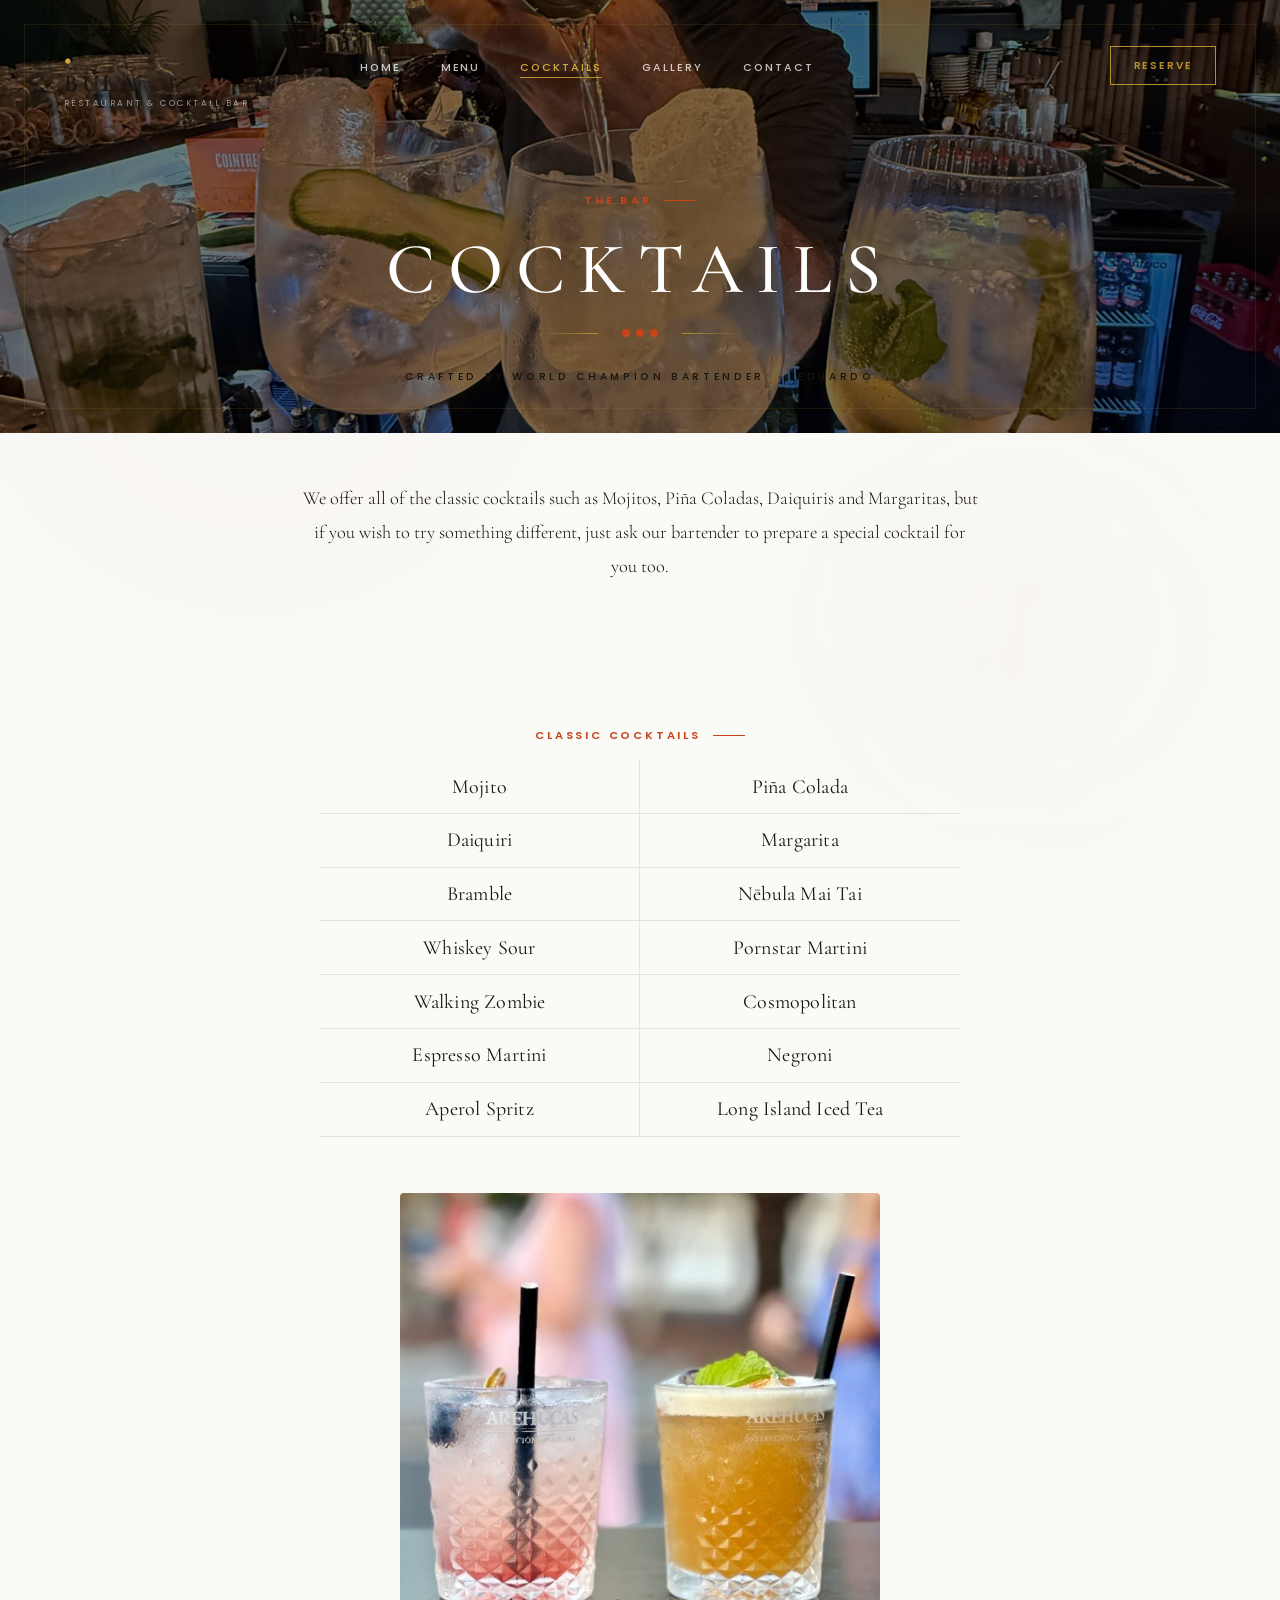
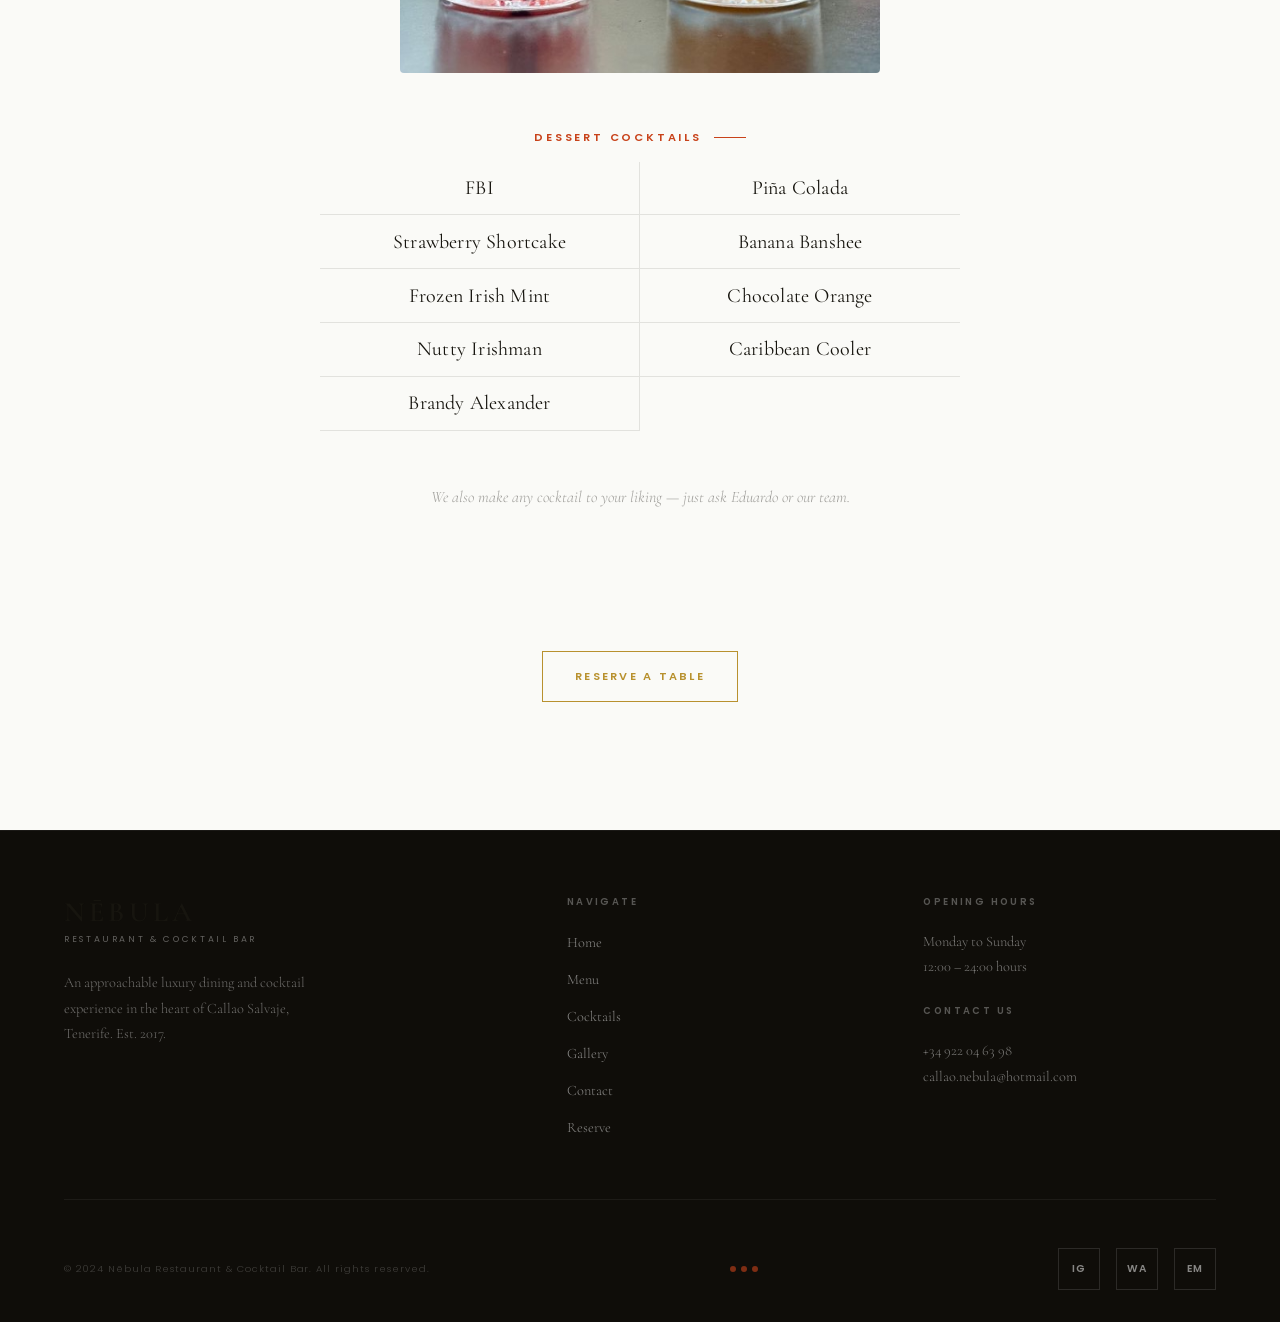
==== commit 714c8d83: "Add social icons, mobile fix for champion heading, and responsive nav - Instagram & Facebook SVG ico" ====
--- a/cocktails.html
+++ b/cocktails.html
@@ -35,6 +35,14 @@
         <li><a href="index.html#gallery">Gallery</a></li>
         <li><a href="index.html#contact">Contact</a></li>
       </ul>
+      <div class="nav-socials">
+        <a href="https://www.instagram.com/nebula_callao_salvaje" target="_blank" rel="noopener" aria-label="Instagram" class="nav-social-link">
+          <svg width="18" height="18" viewBox="0 0 24 24" fill="none" stroke="currentColor" stroke-width="2" stroke-linecap="round" stroke-linejoin="round"><rect x="2" y="2" width="20" height="20" rx="5"/><circle cx="12" cy="12" r="4"/><circle cx="17.5" cy="6.5" r="1" fill="currentColor" stroke="none"/></svg>
+        </a>
+        <a href="https://www.facebook.com/nebulacallao" target="_blank" rel="noopener" aria-label="Facebook" class="nav-social-link">
+          <svg width="18" height="18" viewBox="0 0 24 24" fill="none" stroke="currentColor" stroke-width="2" stroke-linecap="round" stroke-linejoin="round"><path d="M18 2h-3a5 5 0 0 0-5 5v3H7v4h3v8h4v-8h3l1-4h-4V7a1 1 0 0 1 1-1h3z"/></svg>
+        </a>
+      </div>
       <a href="index.html#reservation" class="nav-reserve"><span>Reserve</span></a>
       <button class="nav-hamburger" id="hamburger" aria-label="Open menu">
         <span></span><span></span><span></span>
--- a/styles.css
+++ b/styles.css
@@ -3397,6 +3397,66 @@
   .cocktail-list-photo-frame { height: 260px; }
 }
 
+/* ===================== CHAMPION TITLE ===================== */
+.champion-title {
+  color: var(--orange);
+  font-size: clamp(1.6rem, 5vw, 3.8rem);
+}
+
+/* ===================== NAV SOCIAL ICONS ===================== */
+.nav-socials {
+  display: flex;
+  align-items: center;
+  gap: 0.5rem;
+}
+
+.nav-social-link {
+  display: flex;
+  align-items: center;
+  justify-content: center;
+  width: 34px;
+  height: 34px;
+  color: rgba(255,255,255,0.55);
+  transition: color 0.2s ease;
+}
+
+.nav-social-link:hover { color: var(--gold-light); }
+
+body.page-light .nav-social-link,
+body.page-menu .nav-social-link,
+body.page-cocktails .nav-social-link { color: rgba(23,21,15,0.45); }
+
+body.page-light .nav-social-link:hover,
+body.page-menu .nav-social-link:hover,
+body.page-cocktails .nav-social-link:hover { color: var(--orange); }
+
+@media (max-width: 768px) {
+  .nav-socials { display: none; }
+}
+
+/* ===================== FOOTER SOCIAL ICONS ===================== */
+.footer-socials {
+  display: flex;
+  gap: 0.75rem;
+  margin-top: 1rem;
+}
+
+.footer-social-link {
+  display: flex;
+  align-items: center;
+  justify-content: center;
+  width: 38px;
+  height: 38px;
+  border: 1px solid rgba(255,255,255,0.15);
+  color: rgba(255,255,255,0.5);
+  transition: color 0.2s ease, border-color 0.2s ease;
+}
+
+.footer-social-link:hover {
+  color: var(--gold-light);
+  border-color: var(--gold-light);
+}
+
 /* Dark contact section on page-light body — restore white text */
 body.page-light .lt-section-dark .contact-detail-text .value { color: var(--white); }
 body.page-light .lt-section-dark .contact-detail-text .label { color: rgba(255,255,255,0.38); }
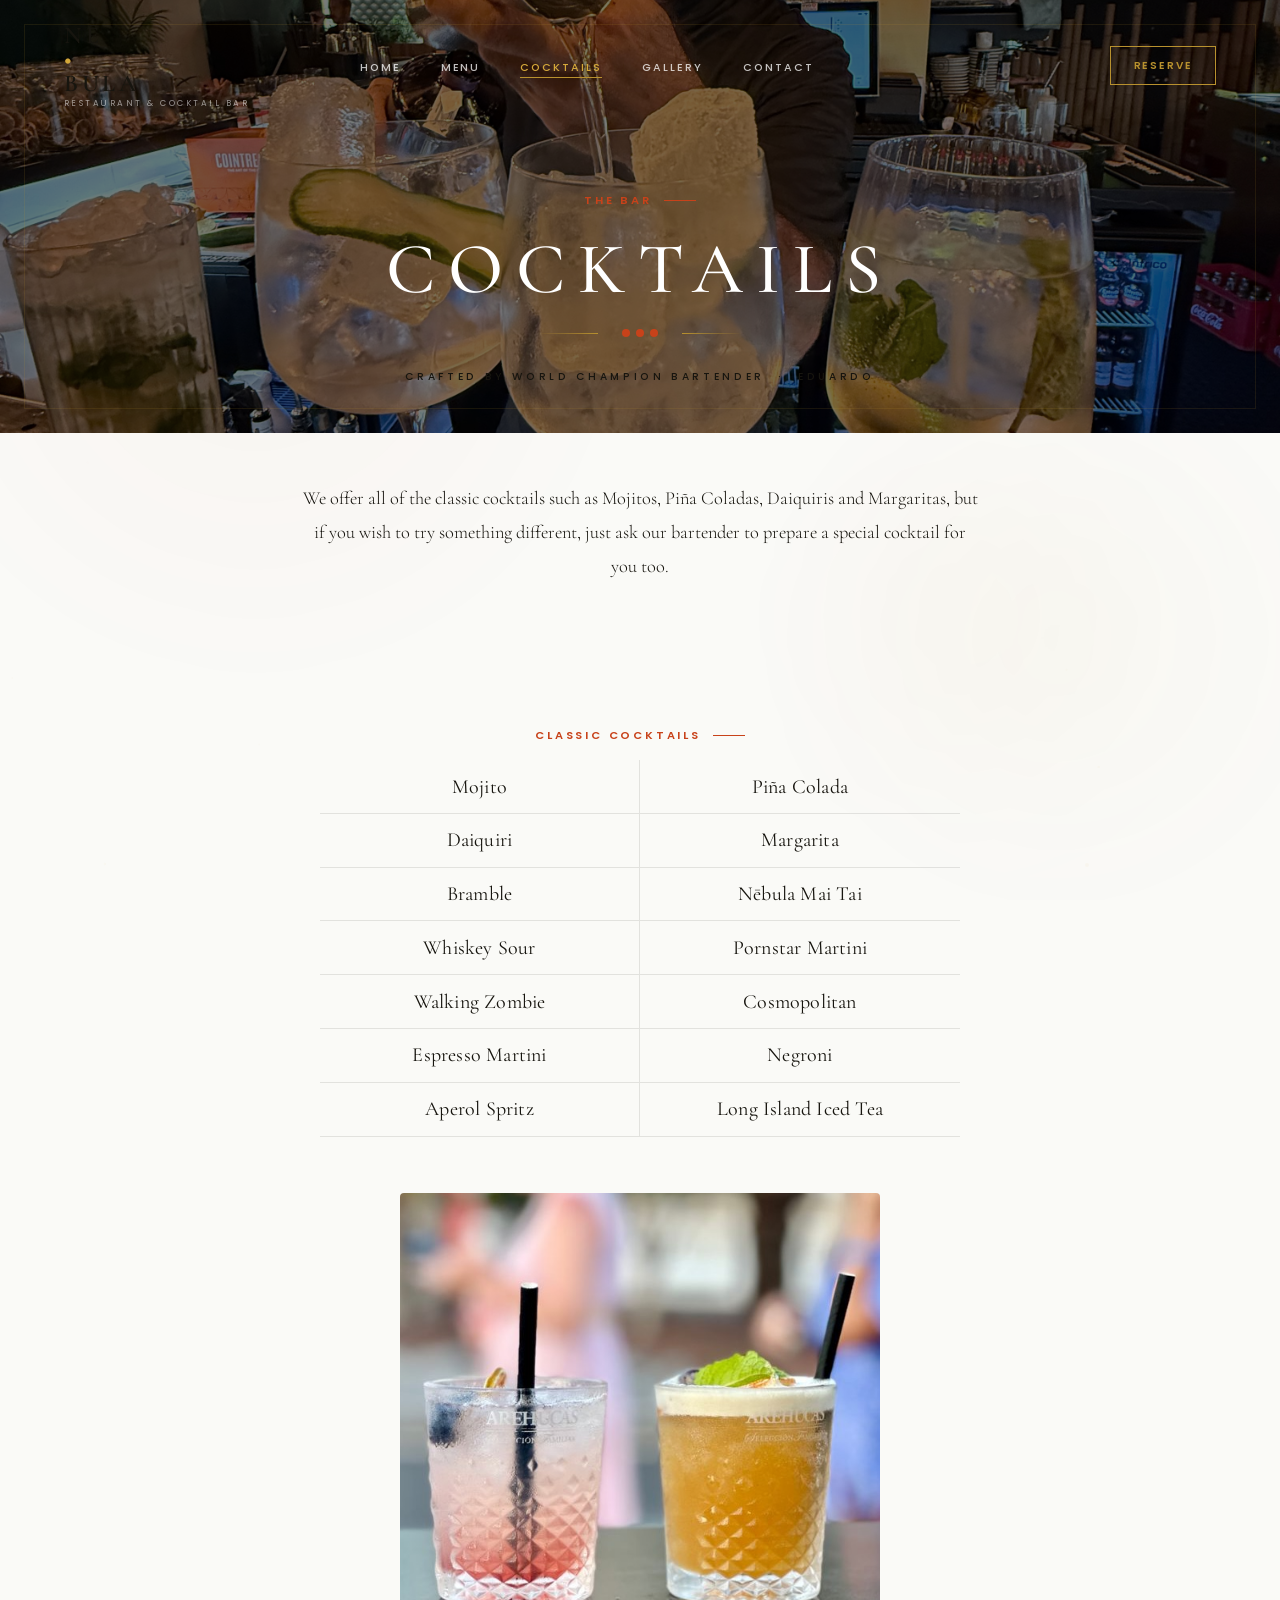
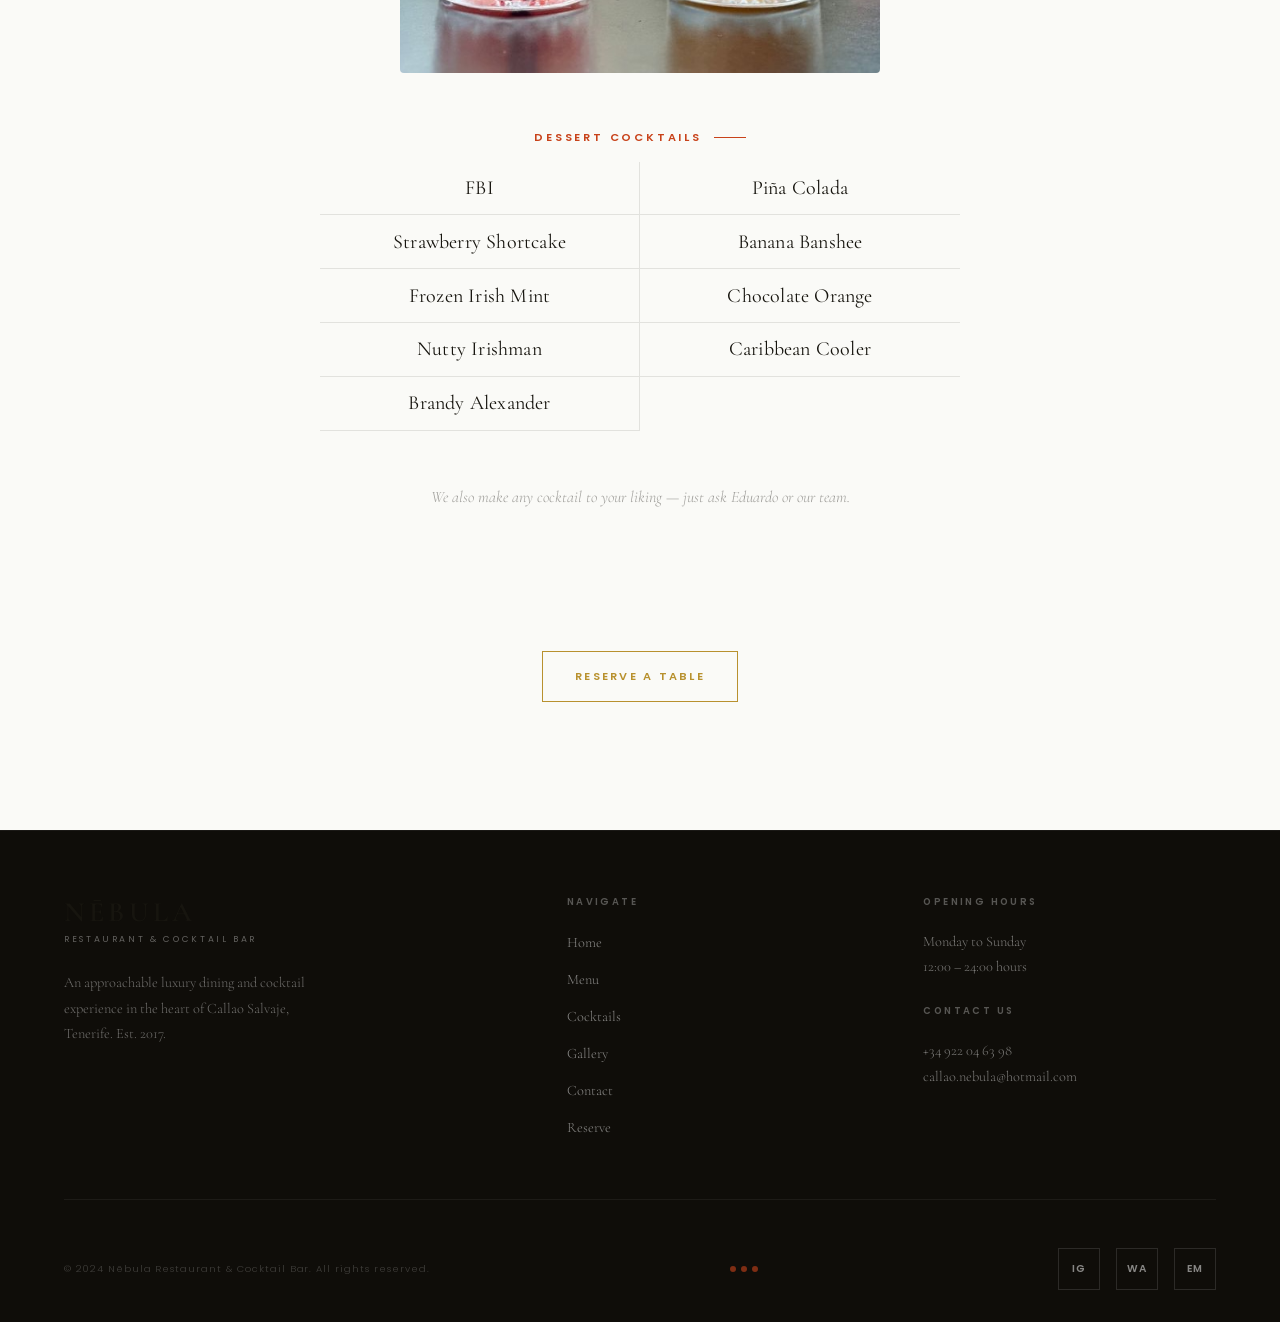
==== commit 104d8f0f: "Fix contact text colours, add social icons to mobile menu, remove footer - All contact section text " ====
--- a/cocktails.html
+++ b/cocktails.html
@@ -60,6 +60,14 @@
     <a href="index.html#gallery">Gallery</a>
     <a href="index.html#contact">Contact</a>
     <a href="index.html#reservation" style="color:var(--gold-light)">Reserve</a>
+    <div class="nav-mobile-socials">
+      <a href="https://www.instagram.com/nebula_callao_salvaje" target="_blank" rel="noopener" aria-label="Instagram" class="nav-mobile-social-link">
+        <svg width="24" height="24" viewBox="0 0 24 24" fill="none" stroke="currentColor" stroke-width="1.5" stroke-linecap="round" stroke-linejoin="round"><rect x="2" y="2" width="20" height="20" rx="5"/><circle cx="12" cy="12" r="4"/><circle cx="17.5" cy="6.5" r="1" fill="currentColor" stroke="none"/></svg>
+      </a>
+      <a href="https://www.facebook.com/nebulacallao" target="_blank" rel="noopener" aria-label="Facebook" class="nav-mobile-social-link">
+        <svg width="24" height="24" viewBox="0 0 24 24" fill="none" stroke="currentColor" stroke-width="1.5" stroke-linecap="round" stroke-linejoin="round"><path d="M18 2h-3a5 5 0 0 0-5 5v3H7v4h3v8h4v-8h3l1-4h-4V7a1 1 0 0 1 1-1h3z"/></svg>
+      </a>
+    </div>
   </div>
 
   <!-- ===================== COCKTAIL CONTENT ===================== -->
--- a/styles.css
+++ b/styles.css
@@ -320,6 +320,22 @@
   transition: color var(--transition-fast);
 }
 .nav-mobile a:hover { color: var(--gold-light); }
+
+.nav-mobile-socials {
+  display: flex;
+  gap: 1.5rem;
+  align-items: center;
+  margin-top: 0.5rem;
+}
+
+.nav-mobile-social-link {
+  color: rgba(255,255,255,0.5);
+  display: flex;
+  align-items: center;
+  transition: color 0.2s ease;
+}
+
+.nav-mobile-social-link:hover { color: var(--gold-light); }
 
 .nav-close {
   position: absolute;
@@ -1355,7 +1371,9 @@
   font-size: 1.1rem;
   color: var(--orange);
   flex-shrink: 0;
-  margin-top: 0.1rem;
+  margin-top: 0.15rem;
+  display: flex;
+  align-items: flex-start;
 }
 
 .contact-detail-text .label {
@@ -3457,7 +3475,67 @@
   border-color: var(--gold-light);
 }
 
-/* Dark contact section on page-light body — restore white text */
+/* ===================== CONTACT BEIGE SECTION ===================== */
+.contact-beige {
+  background: #EDE5D8 !important;
+}
+
+.contact-beige .section-title              { color: #17150F; }
+.contact-beige .section-title em           { color: var(--orange); }
+.contact-beige .section-label              { color: var(--orange); }
+.contact-beige .contact-detail-icon        { color: var(--orange); }
+.contact-beige .contact-detail-text .label,
+body.page-light .contact-beige .contact-detail-text .label {
+  color: rgba(23,21,15,0.5);
+  font-size: 0.62rem;
+}
+.contact-beige .contact-detail-text .value,
+body.page-light .contact-beige .contact-detail-text .value,
+body.page-light .lt-section-dark.contact-beige .contact-detail-text .value {
+  color: #17150F !important;
+  font-size: 1.1rem;
+  font-weight: 500;
+}
+.contact-beige .contact-detail a,
+body.page-light .contact-beige .contact-detail a,
+body.page-light .lt-section-dark.contact-beige .contact-detail a {
+  color: #17150F !important;
+}
+.contact-beige .contact-hours,
+body.page-light .contact-beige .contact-hours          { border-color: rgba(23,21,15,0.12); }
+.contact-beige .hours-title,
+body.page-light .contact-beige .hours-title,
+body.page-light .lt-section-dark.contact-beige .hours-title { color: rgba(23,21,15,0.5); }
+.contact-beige .hours-row,
+body.page-light .contact-beige .hours-row,
+body.page-light .lt-section-dark.contact-beige .hours-row  { border-color: rgba(23,21,15,0.08); }
+.contact-beige .hours-row .day,
+body.page-light .contact-beige .hours-row .day,
+body.page-light .lt-section-dark.contact-beige .hours-row .day  { color: rgba(23,21,15,0.65) !important; font-size: 0.85rem; }
+.contact-beige .hours-row .time,
+body.page-light .contact-beige .hours-row .time,
+body.page-light .lt-section-dark.contact-beige .hours-row .time { color: #17150F !important; font-size: 0.85rem; font-weight: 600; }
+.contact-beige .social-link           { border-color: rgba(23,21,15,0.2); color: rgba(23,21,15,0.5); }
+.contact-beige .social-link:hover     { border-color: var(--orange); color: var(--orange); }
+.contact-beige .map-cta               { background: var(--orange); }
+
+@media (max-width: 768px) {
+  .contact-beige .contact-grid { grid-template-columns: 1fr; gap: 3rem; }
+  .contact-beige .contact-detail-text .value { font-size: 1rem; }
+}
+
+/* ===================== MINIMAL FOOTER ===================== */
+.footer-minimal {
+  background: #17150F;
+  text-align: center;
+  padding: 1.25rem 1rem;
+  font-family: var(--font-sans);
+  font-size: 0.7rem;
+  letter-spacing: 0.08em;
+  color: rgba(255,255,255,0.3);
+}
+
+/* Dark contact section on page-light body — restore white text (legacy, kept for other pages) */
 body.page-light .lt-section-dark .contact-detail-text .value { color: var(--white); }
 body.page-light .lt-section-dark .contact-detail-text .label { color: rgba(255,255,255,0.38); }
 body.page-light .lt-section-dark .contact-hours              { border-color: rgba(255,255,255,0.07); }
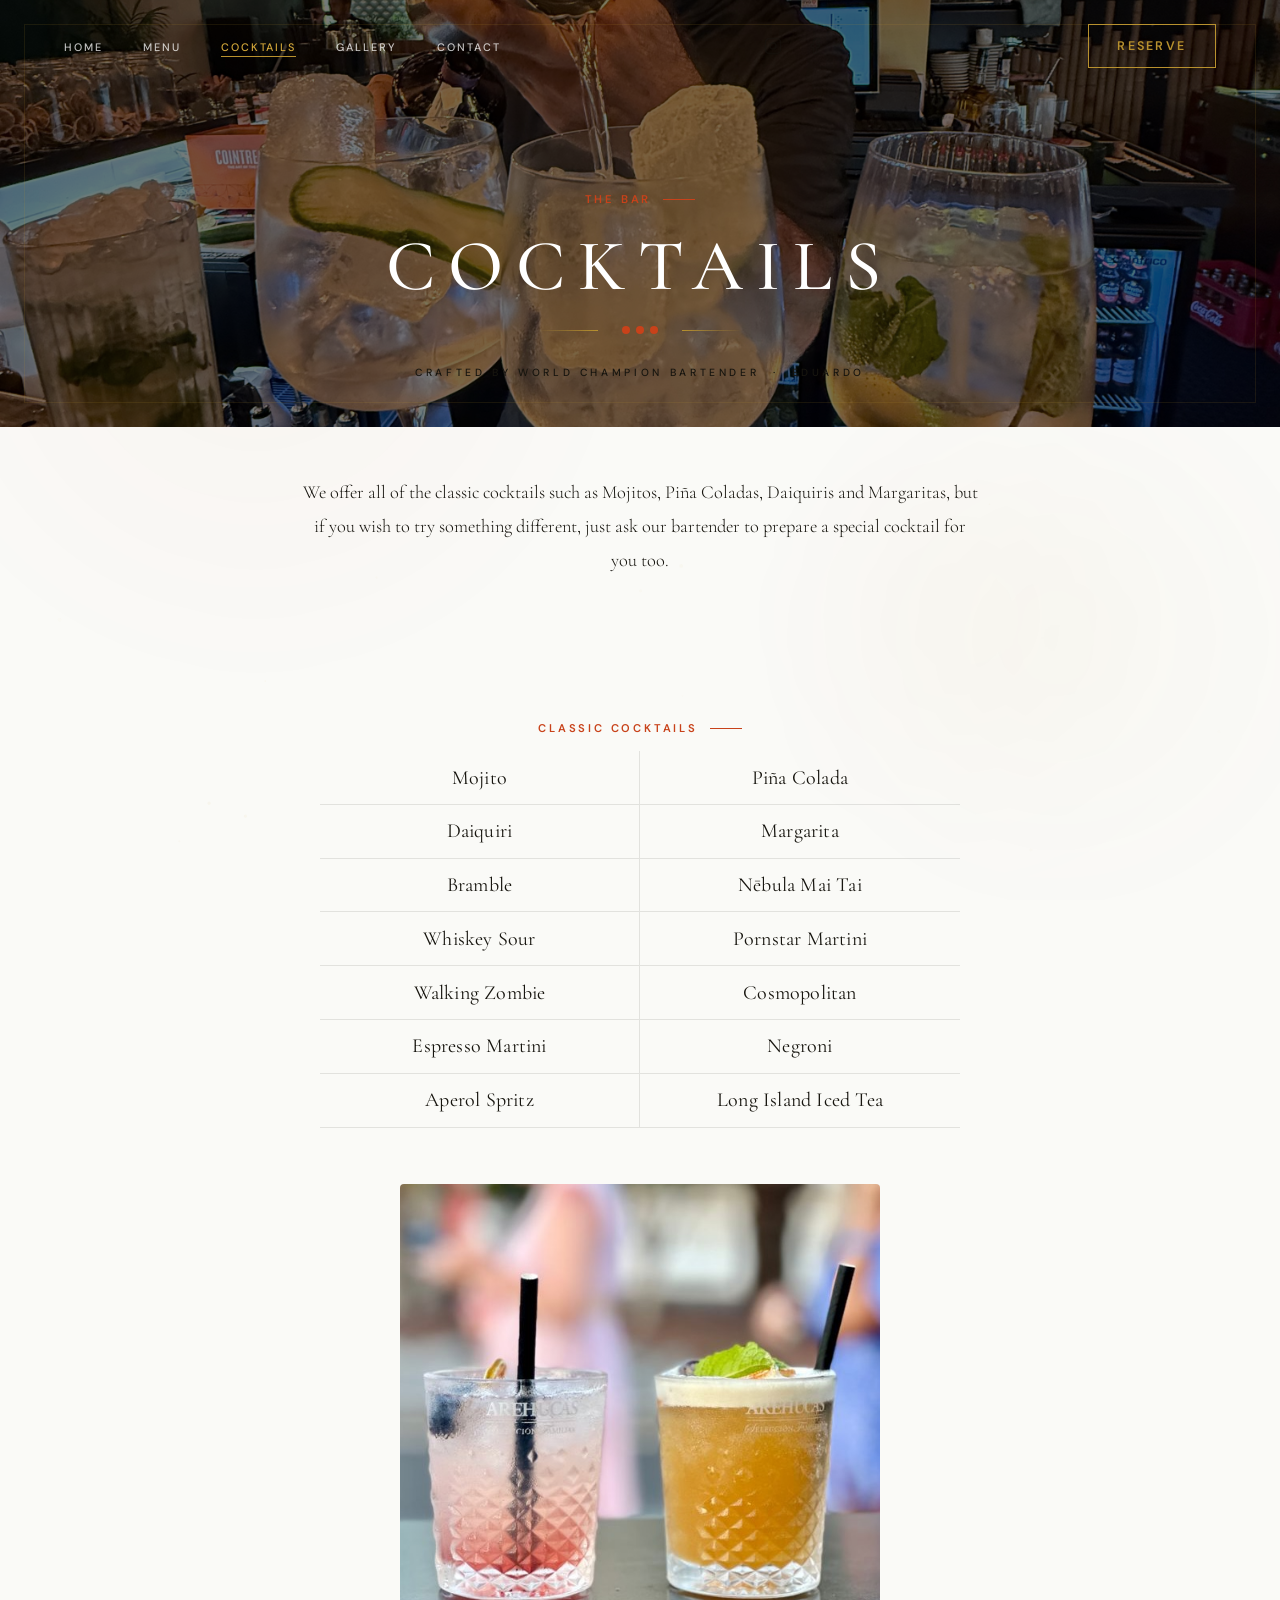
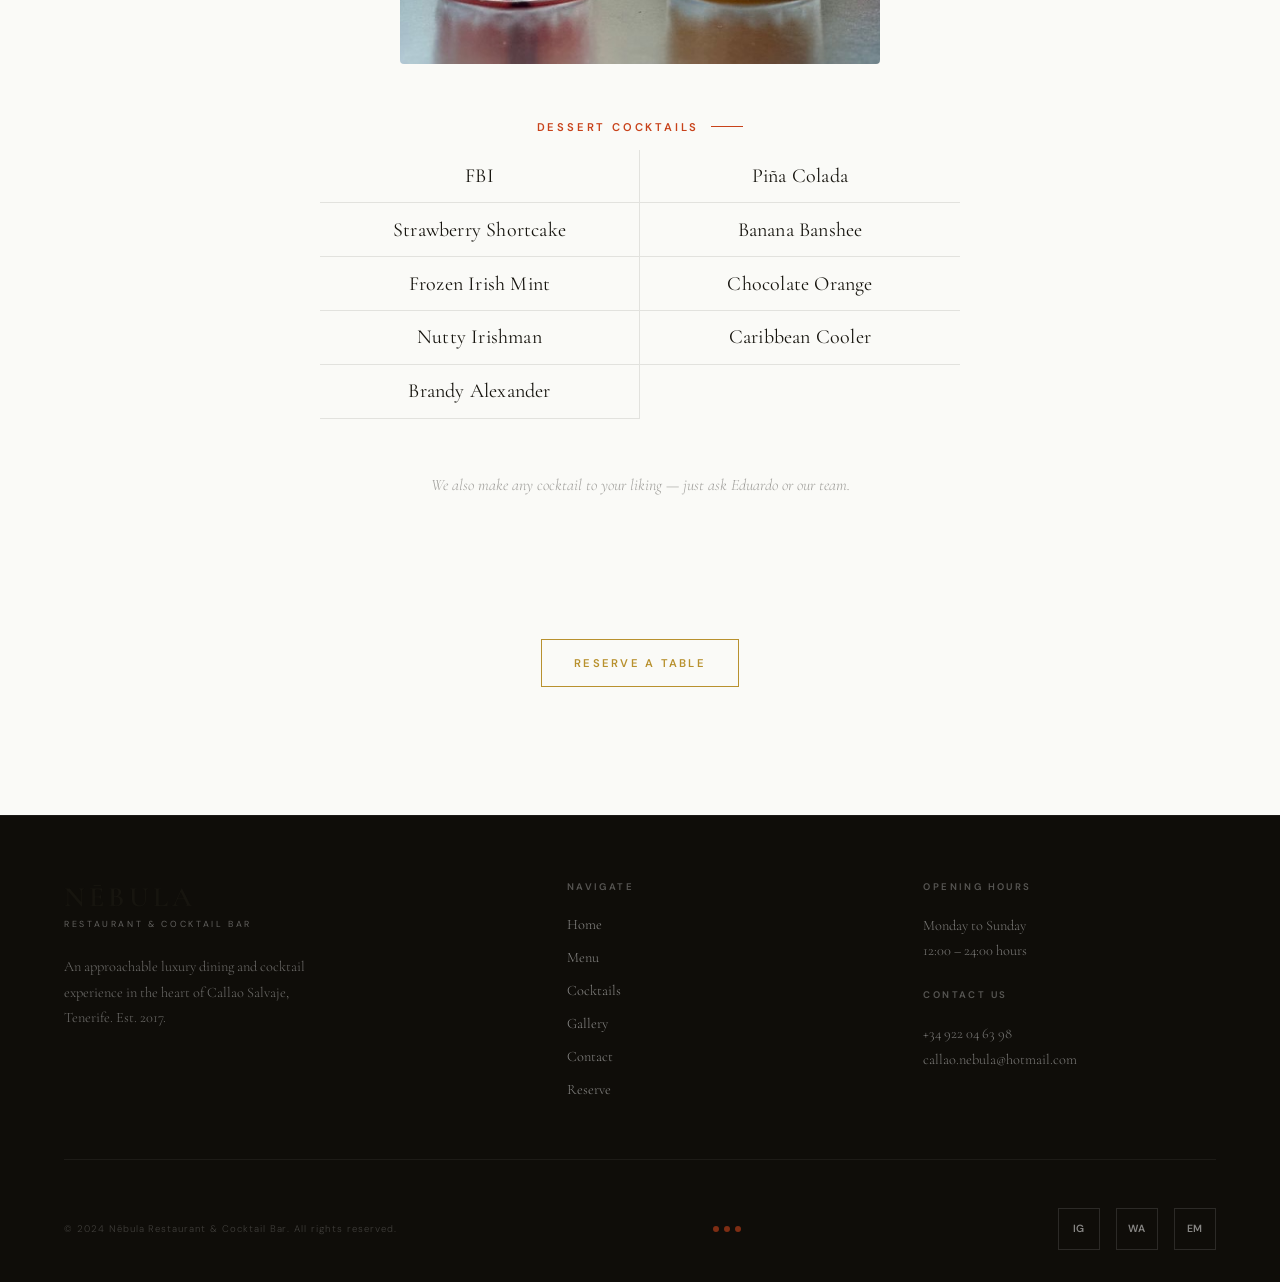
==== commit 327a75d3: "Design updates: font, images, nav, mobile responsiveness - Remove top-left nav logo text from all pa" ====
--- a/cocktails.html
+++ b/cocktails.html
@@ -24,10 +24,6 @@
   <!-- ===================== NAVIGATION ===================== -->
   <nav id="nav" class="subpage-nav scrolled">
     <div class="container nav-inner">
-      <a href="index.html" class="nav-logo">
-        NĒ<span style="color:var(--gold-light)">•</span>BULA
-        <span class="nav-logo-sub">Restaurant &amp; Cocktail Bar</span>
-      </a>
       <ul class="nav-links">
         <li><a href="index.html">Home</a></li>
         <li><a href="menu.html">Menu</a></li>
--- a/styles.css
+++ b/styles.css
@@ -4,7 +4,7 @@
    ========================================= */
 
 /* --- Fonts --- */
-@import url('https://fonts.googleapis.com/css2?family=Cormorant+Garamond:ital,wght@0,300;0,400;0,500;0,600;0,700;1,300;1,400;1,500&family=Poppins:wght@300;400;500;600&display=swap');
+@import url('https://fonts.googleapis.com/css2?family=Cormorant+Garamond:ital,wght@0,300;0,400;0,500;0,600;0,700;1,300;1,400;1,500&family=DM+Sans:ital,opsz,wght@0,9..40,300;0,9..40,400;0,9..40,500;0,9..40,600;1,9..40,400&display=swap');
 
 /* --- CSS Variables --- */
 :root {
@@ -21,7 +21,7 @@
   --text-muted: rgba(255,255,255,0.55);
 
   --font-serif: 'Cormorant Garamond', Georgia, serif;
-  --font-sans:  'Poppins', sans-serif;
+  --font-sans:  'DM Sans', sans-serif;
 
   --transition: 0.4s cubic-bezier(0.25, 0.46, 0.45, 0.94);
   --transition-fast: 0.2s ease;
@@ -200,6 +200,11 @@
   line-height: 1;
 }
 
+.nav-logo-name {
+  white-space: nowrap;
+  display: block;
+}
+
 .nav-logo-sub {
   font-family: var(--font-sans);
   font-size: 0.52rem;
@@ -244,11 +249,11 @@
 
 .nav-reserve {
   font-family: var(--font-sans);
-  font-size: 0.65rem;
+  font-size: 0.78rem;
   font-weight: 600;
   letter-spacing: 0.18em;
   text-transform: uppercase;
-  padding: 0.65rem 1.4rem;
+  padding: 0.8rem 1.8rem;
   border: 1px solid var(--gold);
   color: var(--gold);
   transition: var(--transition);
@@ -436,9 +441,9 @@
 
 .hero-tagline {
   font-family: var(--font-sans);
-  font-size: 0.75rem;
+  font-size: 1.1rem;
   font-weight: 400;
-  letter-spacing: 0.4em;
+  letter-spacing: 0.25em;
   text-transform: uppercase;
   color: rgba(255,255,255,0.7);
   margin-top: -0.5rem;
@@ -452,9 +457,9 @@
 
 .hero-subtitle {
   font-family: var(--font-sans);
-  font-size: 0.65rem;
-  font-weight: 500;
-  letter-spacing: 0.35em;
+  font-size: 0.9rem;
+  font-weight: 400;
+  letter-spacing: 0.25em;
   text-transform: uppercase;
   color: rgba(255,255,255,0.5);
 }
@@ -1378,20 +1383,20 @@
 
 .contact-detail-text .label {
   font-family: var(--font-sans);
-  font-size: 0.6rem;
+  font-size: 0.75rem;
   font-weight: 600;
-  letter-spacing: 0.2em;
+  letter-spacing: 0.18em;
   text-transform: uppercase;
   color: rgba(255,255,255,0.35);
-  margin-bottom: 0.25rem;
+  margin-bottom: 0.3rem;
 }
 
 .contact-detail-text .value {
-  font-family: var(--font-serif);
-  font-size: 1rem;
+  font-family: var(--font-sans);
+  font-size: 1.1rem;
   font-weight: 400;
   color: var(--white);
-  line-height: 1.5;
+  line-height: 1.6;
 }
 
 .contact-detail-text a {
@@ -1408,9 +1413,9 @@
 
 .hours-title {
   font-family: var(--font-sans);
-  font-size: 0.65rem;
+  font-size: 0.78rem;
   font-weight: 600;
-  letter-spacing: 0.2em;
+  letter-spacing: 0.18em;
   text-transform: uppercase;
   color: rgba(255,255,255,0.35);
   margin-bottom: 1rem;
@@ -1425,15 +1430,15 @@
 
 .hours-row .day {
   font-family: var(--font-sans);
-  font-size: 0.75rem;
+  font-size: 0.95rem;
   font-weight: 400;
   color: rgba(255,255,255,0.55);
 }
 
 .hours-row .time {
-  font-family: var(--font-serif);
-  font-size: 0.9rem;
-  font-weight: 400;
+  font-family: var(--font-sans);
+  font-size: 1rem;
+  font-weight: 500;
   color: var(--white);
 }
 
@@ -2443,6 +2448,15 @@
   .nav-hamburger { display: flex; }
 
   .hero-name { font-size: clamp(3.5rem, 18vw, 7rem); }
+  .hero-tagline { font-size: 0.85rem; letter-spacing: 0.15em; }
+  .hero-subtitle { font-size: 0.75rem; letter-spacing: 0.15em; }
+  .hero-border { inset: 0.75rem; }
+
+  .lt-section,
+  .lt-section-cream,
+  .lt-section-dark { padding: 5rem 0; }
+  #reservation     { padding: 6rem 0; }
+  #gallery         { padding-top: 4rem; padding-bottom: 4rem; }
 
   .cocktails-cards { grid-template-columns: 1fr; }
   .cocktails-header { grid-template-columns: 1fr; }
@@ -2457,15 +2471,19 @@
 
   .footer-top { grid-template-columns: 1fr; }
   .footer-brand { grid-column: 1; }
-
   .footer-bottom { flex-direction: column; text-align: center; }
-
-  .hero-border { inset: 0.75rem; }
 
   .about-stats { grid-template-columns: 1fr 1fr; }
 
   .menu-tabs { width: 100%; }
   .menu-tab { flex: 1; padding: 0.85rem 1rem; }
+
+  /* Video section */
+  #videos .container:first-child { margin-bottom: 2.5rem; }
+  .phone-caption-title { font-size: 1.1rem; }
+
+  /* Contact detail text */
+  .contact-detail-text .value { font-size: 1rem; }
 }
 
 @media (max-width: 480px) {
@@ -2473,6 +2491,26 @@
   .gallery-item:nth-child(1) { grid-column: 1; }
   .experience-grid { grid-template-columns: 1fr; }
   .experience-item { border-right: none !important; border-bottom: 1px solid rgba(255,255,255,0.07); }
+
+  /* Map overlay — stack location + button vertically */
+  .map-location-bottom-row {
+    flex-direction: column;
+    align-items: flex-start;
+    gap: 0.75rem;
+  }
+
+  /* Hero */
+  .hero-cta { flex-direction: column; align-items: center; }
+  .hero-cta .btn { width: 100%; max-width: 280px; justify-content: center; }
+
+  /* About stats — single column on very small */
+  .about-stat .num { font-size: 2.2rem; }
+
+  /* Feature row text padding */
+  .lt-feature-text { padding: 2.5rem 1.5rem; }
+
+  /* Section titles */
+  .section-title { font-size: clamp(2rem, 9vw, 2.8rem); }
 }
 
 /* --- Menu & Cocktails page responsive --- */
@@ -2521,7 +2559,7 @@
 }
 body.page-light #nav.scrolled .nav-logo     { color: #17150F; }
 body.page-light #nav.scrolled .nav-logo-sub { color: rgba(23,21,15,0.4); }
-body.page-light #nav.scrolled .nav-links a  { color: rgba(23,21,15,0.55); }
+body.page-light #nav.scrolled .nav-links a  { color: rgba(23,21,15,0.75); }
 body.page-light #nav.scrolled .nav-links a:hover,
 body.page-light #nav.scrolled .nav-links a.active { color: #17150F; }
 body.page-light #nav.scrolled .nav-reserve  { color: var(--gold); border-color: var(--gold); }
@@ -2564,7 +2602,7 @@
   background: #F0EBE0;
   border-color: rgba(184,145,46,0.2);
 }
-body.page-light .announce-item { color: rgba(23,21,15,0.5); }
+body.page-light .announce-item { color: rgba(23,21,15,0.72); }
 
 /* --- Generic light sections --- */
 .lt-section {
@@ -2797,7 +2835,7 @@
 
 /* --- Stats in light --- */
 body.page-light .about-stat .num   { color: var(--gold); }
-body.page-light .about-stat .label { color: rgba(23,21,15,0.45); }
+body.page-light .about-stat .label { color: rgba(23,21,15,0.75); }
 body.page-light .about-stats       { border-color: rgba(23,21,15,0.08); }
 
 /* --- btn variants for light pages --- */
@@ -2820,8 +2858,15 @@
 @media (max-width: 640px) {
   .lt-gallery-grid        { grid-template-columns: 1fr 1fr; }
   .lt-gallery-item.wide   { grid-column: span 2; }
+  .lt-gallery-img         { height: 180px; }
+  .lt-gallery-item.wide .lt-gallery-img { height: 220px; }
+}
+
+@media (max-width: 400px) {
+  .lt-gallery-grid        { grid-template-columns: 1fr; }
+  .lt-gallery-item.wide   { grid-column: span 1; }
   .lt-gallery-img         { height: 200px; }
-  .lt-gallery-item.wide .lt-gallery-img { height: 240px; }
+  .lt-gallery-item.wide .lt-gallery-img { height: 200px; }
 }
 
 /* =========================================
@@ -3295,17 +3340,17 @@
 
 .phone-caption-title {
   font-family: var(--font-serif);
-  font-size: 1rem;
+  font-size: 1.3rem;
   font-weight: 400;
   color: rgba(255,255,255,0.8);
-  margin-bottom: 0.25rem;
+  margin-bottom: 0.3rem;
 }
 
 .phone-caption-sub {
   font-family: var(--font-sans);
-  font-size: 0.58rem;
+  font-size: 0.78rem;
   font-weight: 500;
-  letter-spacing: 0.12em;
+  letter-spacing: 0.1em;
   text-transform: uppercase;
   color: rgba(255,255,255,0.28);
 }
@@ -3492,9 +3537,10 @@
 .contact-beige .contact-detail-text .value,
 body.page-light .contact-beige .contact-detail-text .value,
 body.page-light .lt-section-dark.contact-beige .contact-detail-text .value {
+  font-family: var(--font-sans);
   color: #17150F !important;
   font-size: 1.1rem;
-  font-weight: 500;
+  font-weight: 400;
 }
 .contact-beige .contact-detail a,
 body.page-light .contact-beige .contact-detail a,
@@ -3511,10 +3557,10 @@
 body.page-light .lt-section-dark.contact-beige .hours-row  { border-color: rgba(23,21,15,0.08); }
 .contact-beige .hours-row .day,
 body.page-light .contact-beige .hours-row .day,
-body.page-light .lt-section-dark.contact-beige .hours-row .day  { color: rgba(23,21,15,0.65) !important; font-size: 0.85rem; }
+body.page-light .lt-section-dark.contact-beige .hours-row .day  { color: rgba(23,21,15,0.65) !important; font-size: 0.95rem; }
 .contact-beige .hours-row .time,
 body.page-light .contact-beige .hours-row .time,
-body.page-light .lt-section-dark.contact-beige .hours-row .time { color: #17150F !important; font-size: 0.85rem; font-weight: 600; }
+body.page-light .lt-section-dark.contact-beige .hours-row .time { font-family: var(--font-sans); color: #17150F !important; font-size: 1rem; font-weight: 600; }
 .contact-beige .social-link           { border-color: rgba(23,21,15,0.2); color: rgba(23,21,15,0.5); }
 .contact-beige .social-link:hover     { border-color: var(--orange); color: var(--orange); }
 .contact-beige .map-cta               { background: var(--orange); }
@@ -3522,6 +3568,8 @@
 @media (max-width: 768px) {
   .contact-beige .contact-grid { grid-template-columns: 1fr; gap: 3rem; }
   .contact-beige .contact-detail-text .value { font-size: 1rem; }
+  .contact-beige { padding: 5rem 0; }
+  .map-location-bottom-row { flex-wrap: wrap; gap: 0.75rem; }
 }
 
 /* ===================== MINIMAL FOOTER ===================== */
@@ -3555,7 +3603,7 @@
 
 /* Phone captions on white section background */
 .lt-section .phone-caption-title { color: #17150F; }
-.lt-section .phone-caption-sub   { color: rgba(23,21,15,0.42); }
+.lt-section .phone-caption-sub   { color: rgba(23,21,15,0.7); }
 
 /* Contact section — Callao Salvaje location image map */
 .map-location-img {
@@ -3582,11 +3630,18 @@
   inset: 0;
   display: flex;
   flex-direction: column;
-  align-items: center;
+  align-items: stretch;
   justify-content: flex-end;
-  padding: 2rem;
-  background: linear-gradient(to top, rgba(23,21,15,0.72) 0%, transparent 55%);
-  text-align: center;
+  padding: 1.5rem 2rem;
+  background: linear-gradient(to top, rgba(23,21,15,0.78) 0%, transparent 55%);
+}
+
+.map-location-bottom-row {
+  display: flex;
+  align-items: center;
+  justify-content: space-between;
+  gap: 1rem;
+  flex-wrap: wrap;
 }
 
 .map-location-pin {
@@ -3596,12 +3651,11 @@
 }
 
 .map-location-label {
-  font-family: var(--font-serif);
-  font-size: 1.1rem;
-  font-weight: 400;
-  color: rgba(255,255,255,0.88);
-  letter-spacing: 0.06em;
-  margin-bottom: 1.2rem;
+  font-family: var(--font-sans);
+  font-size: 1.15rem;
+  font-weight: 500;
+  color: rgba(255,255,255,0.95);
+  letter-spacing: 0.02em;
   text-shadow: 0 1px 6px rgba(0,0,0,0.5);
 }
 
@@ -3609,12 +3663,13 @@
   background: var(--orange);
   color: #fff;
   font-family: var(--font-sans);
-  font-size: 0.72rem;
+  font-size: 0.85rem;
   font-weight: 600;
-  letter-spacing: 0.1em;
+  letter-spacing: 0.06em;
   text-transform: uppercase;
-  padding: 0.55rem 1.4rem;
+  padding: 0.65rem 1.5rem;
   border-radius: 2px;
+  white-space: nowrap;
   transition: background 0.25s ease, transform 0.25s ease;
 }
 
